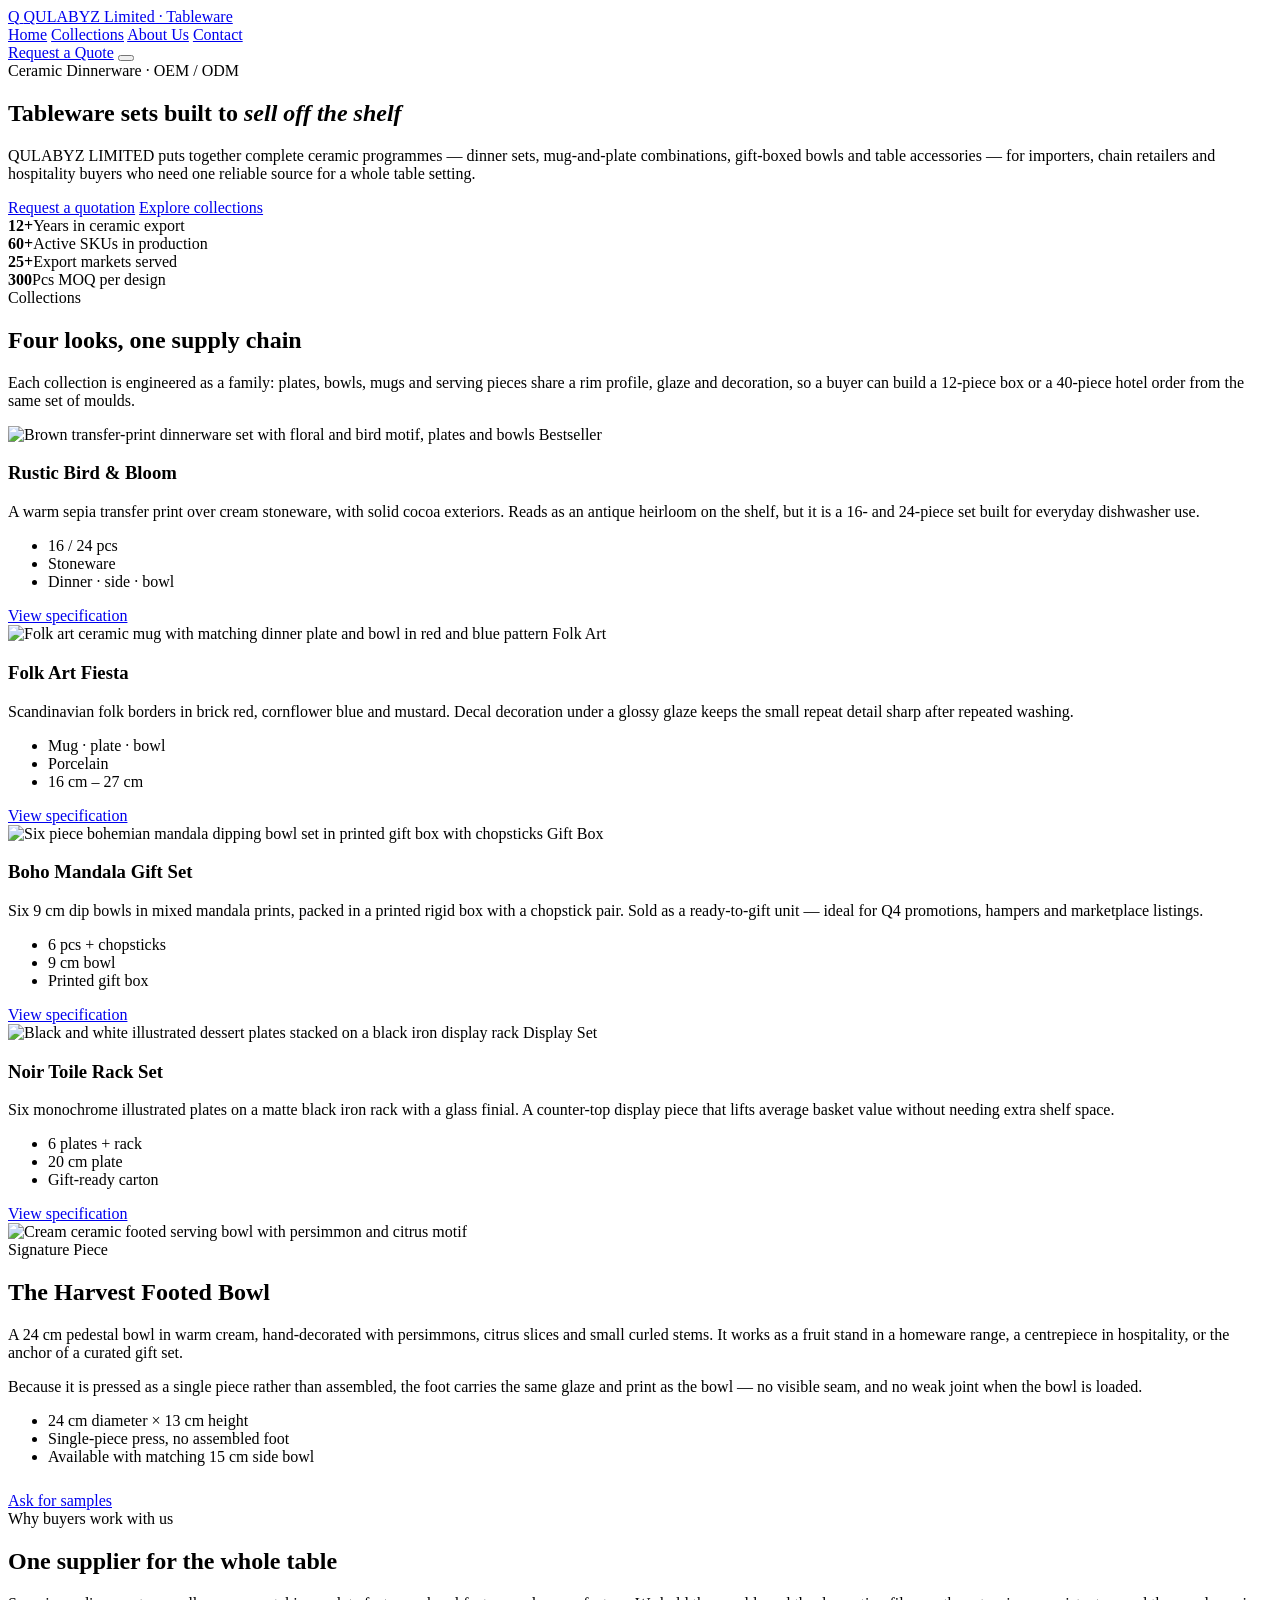
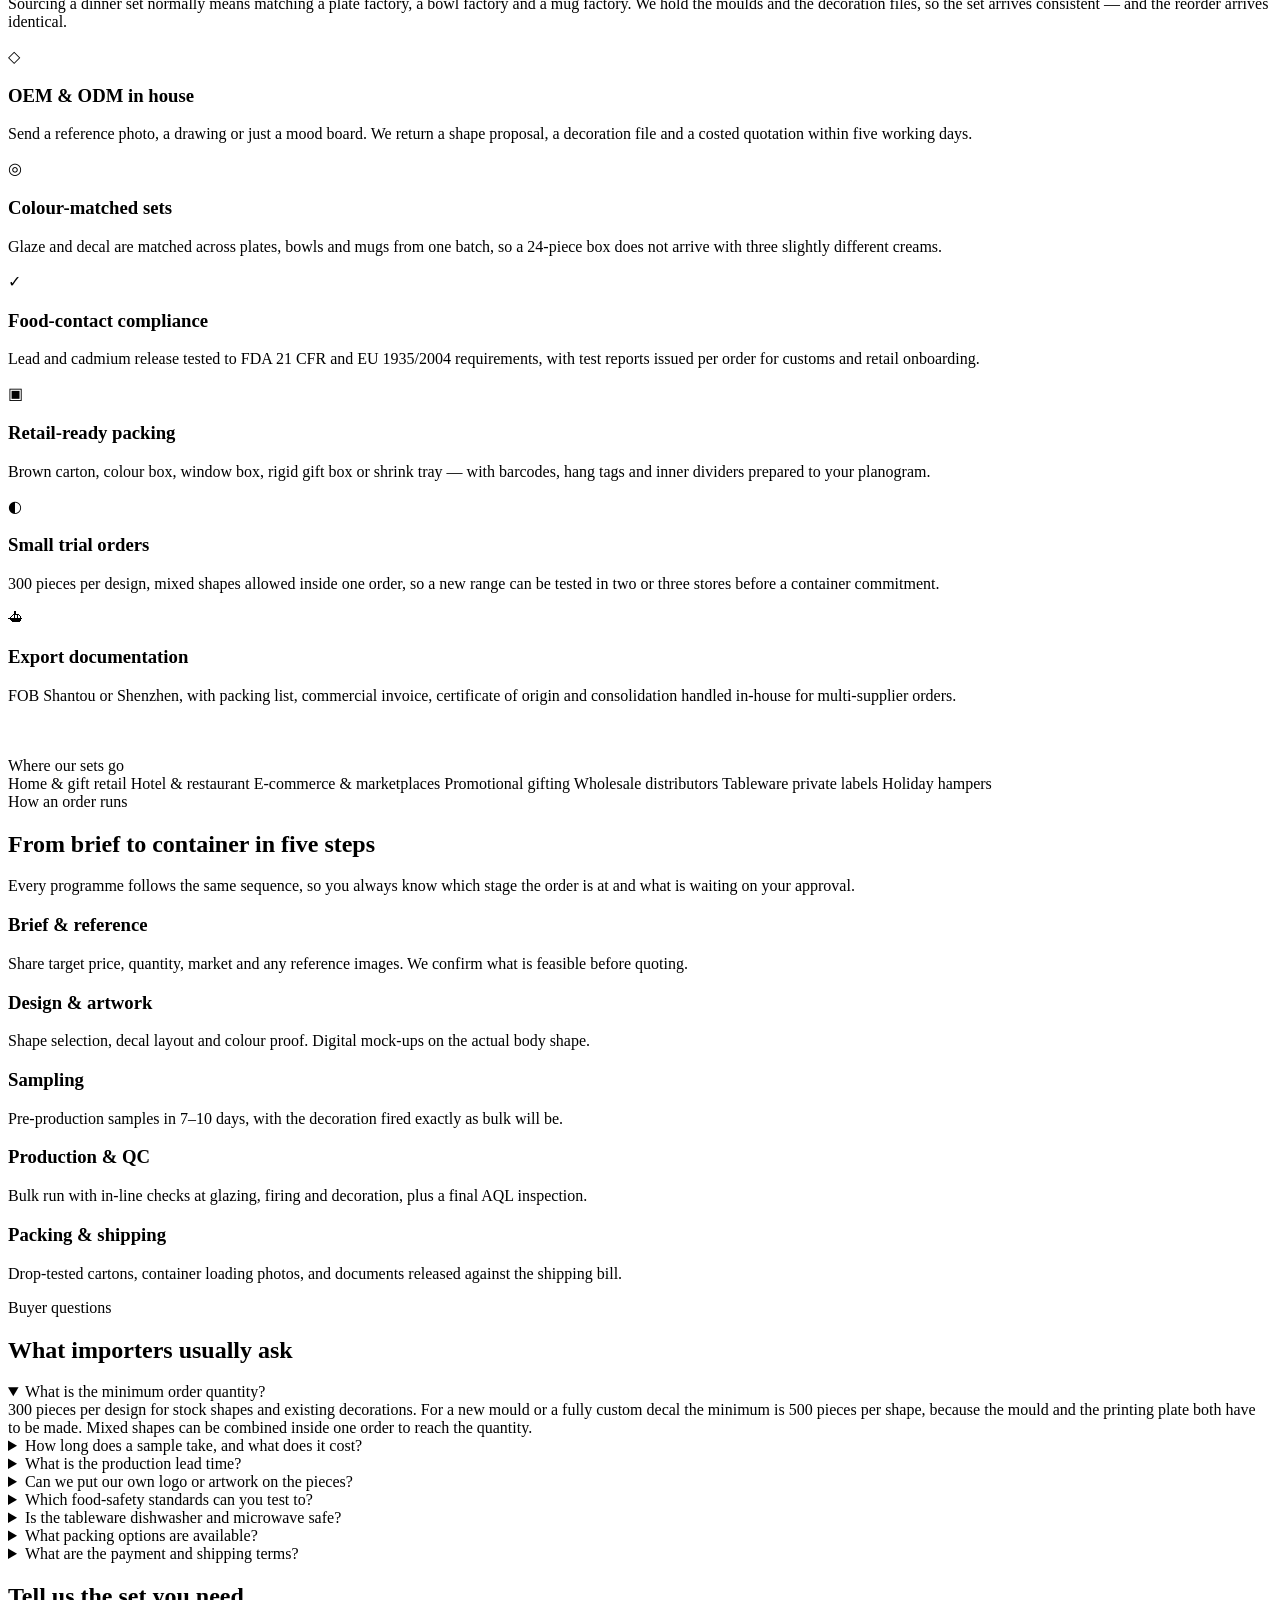
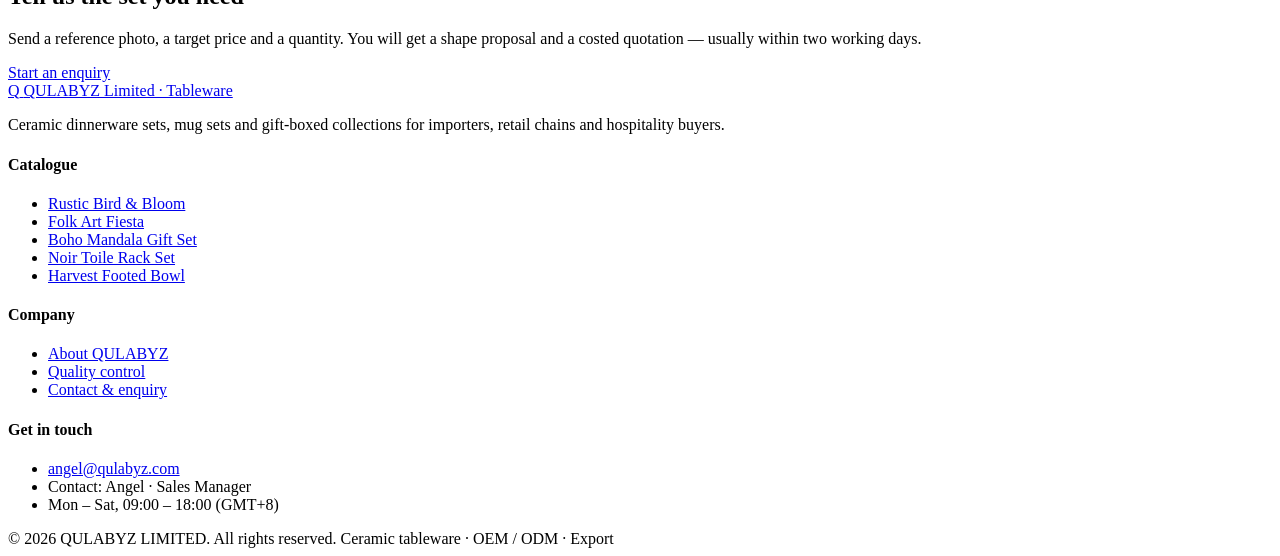
==== index.html @ 359b3a1f "Add index.html" ====
<!DOCTYPE html>
<html lang="en">
<head>
<meta charset="UTF-8">
<meta name="viewport" content="width=device-width, initial-scale=1.0">
<title>QULABYZ LIMITED | Ceramic Dinnerware Sets Manufacturer &amp; Exporter</title>
<meta name="description" content="QULABYZ LIMITED supplies complete ceramic dinnerware sets, mug sets and gift-boxed bowls to importers, chain retailers and hospitality buyers. OEM &amp; ODM, food-safe glaze, retail-ready packing.">
<meta name="keywords" content="ceramic dinnerware set supplier, tableware manufacturer China, OEM dinner set, wholesale ceramic plates bowls, gift box bowl set">
<link rel="canonical" href="https://tcpcookies.github.io/qulabyz-tableware/">
<link rel="icon" href="data:image/svg+xml,%3Csvg xmlns='http://www.w3.org/2000/svg' viewBox='0 0 32 32'%3E%3Crect width='32' height='32' rx='8' fill='%23b4553a'/%3E%3Ctext x='16' y='23' font-family='Georgia,serif' font-size='19' font-weight='bold' fill='%23fff' text-anchor='middle'%3EQ%3C/text%3E%3C/svg%3E">
<link rel="stylesheet" href="css/style.css">
<meta property="og:title" content="QULABYZ LIMITED | Ceramic Dinnerware Sets">
<meta property="og:description" content="Complete ceramic tableware programmes for importers and retail buyers — matched sets, gift-boxed collections and custom decoration.">
<meta property="og:type" content="website">
<meta property="og:image" content="images/bird-bloom-set.jpg">
</head>
<body>

<header class="site-header">
  <div class="container header-inner">
    <a class="brand" href="index.html">
      <span class="brand-mark">Q</span>
      <span class="brand-text">
        <span class="brand-name">QULABYZ</span>
        <span class="brand-sub">Limited · Tableware</span>
      </span>
    </a>
    <nav class="nav" id="nav">
      <a href="index.html" class="active">Home</a>
      <a href="products.html">Collections</a>
      <a href="about.html">About Us</a>
      <a href="contact.html">Contact</a>
    </nav>
    <div class="header-cta">
      <a class="btn btn--primary" href="contact.html">Request a Quote</a>
      <button class="nav-toggle" id="navToggle" aria-label="Toggle navigation" aria-expanded="false"><span></span></button>
    </div>
  </div>
</header>

<section class="hero">
  <div class="hero-bg"></div>
  <div class="container">
    <div class="hero-inner">
      <span class="eyebrow">Ceramic Dinnerware · OEM / ODM</span>
      <h1>Tableware sets built to <em>sell off the shelf</em></h1>
      <p>QULABYZ LIMITED puts together complete ceramic programmes — dinner sets, mug-and-plate combinations, gift-boxed bowls and table accessories — for importers, chain retailers and hospitality buyers who need one reliable source for a whole table setting.</p>
      <div class="btn-row">
        <a class="btn btn--primary" href="contact.html">Request a quotation</a>
        <a class="btn btn--ghost" href="products.html">Explore collections</a>
      </div>
    </div>
    <div class="hero-stats">
      <div><strong>12+</strong><span>Years in ceramic export</span></div>
      <div><strong>60+</strong><span>Active SKUs in production</span></div>
      <div><strong>25+</strong><span>Export markets served</span></div>
      <div><strong>300</strong><span>Pcs MOQ per design</span></div>
    </div>
  </div>
</section>

<section class="section section--white">
  <div class="container">
    <div class="section-head">
      <span class="eyebrow">Collections</span>
      <h2>Four looks, one supply chain</h2>
      <p>Each collection is engineered as a family: plates, bowls, mugs and serving pieces share a rim profile, glaze and decoration, so a buyer can build a 12-piece box or a 40-piece hotel order from the same set of moulds.</p>
    </div>

    <div class="family-grid">
      <article class="family-card reveal">
        <div class="family-media">
          <img src="images/bird-bloom-set.jpg" alt="Brown transfer-print dinnerware set with floral and bird motif, plates and bowls" loading="lazy">
          <span class="family-tag">Bestseller</span>
        </div>
        <div class="family-body">
          <h3>Rustic Bird &amp; Bloom</h3>
          <p>A warm sepia transfer print over cream stoneware, with solid cocoa exteriors. Reads as an antique heirloom on the shelf, but it is a 16- and 24-piece set built for everyday dishwasher use.</p>
          <ul class="family-meta">
            <li>16 / 24 pcs</li>
            <li>Stoneware</li>
            <li>Dinner · side · bowl</li>
          </ul>
          <a class="text-link" href="products.html#bird-bloom">View specification</a>
        </div>
      </article>

      <article class="family-card reveal">
        <div class="family-media">
          <img src="images/folk-mug-set.jpg" alt="Folk art ceramic mug with matching dinner plate and bowl in red and blue pattern" loading="lazy">
          <span class="family-tag">Folk Art</span>
        </div>
        <div class="family-body">
          <h3>Folk Art Fiesta</h3>
          <p>Scandinavian folk borders in brick red, cornflower blue and mustard. Decal decoration under a glossy glaze keeps the small repeat detail sharp after repeated washing.</p>
          <ul class="family-meta">
            <li>Mug · plate · bowl</li>
            <li>Porcelain</li>
            <li>16 cm – 27 cm</li>
          </ul>
          <a class="text-link" href="products.html#folk-art">View specification</a>
        </div>
      </article>

      <article class="family-card reveal">
        <div class="family-media">
          <img src="images/mandala-giftbox.jpg" alt="Six piece bohemian mandala dipping bowl set in printed gift box with chopsticks" loading="lazy">
          <span class="family-tag">Gift Box</span>
        </div>
        <div class="family-body">
          <h3>Boho Mandala Gift Set</h3>
          <p>Six 9 cm dip bowls in mixed mandala prints, packed in a printed rigid box with a chopstick pair. Sold as a ready-to-gift unit — ideal for Q4 promotions, hampers and marketplace listings.</p>
          <ul class="family-meta">
            <li>6 pcs + chopsticks</li>
            <li>9 cm bowl</li>
            <li>Printed gift box</li>
          </ul>
          <a class="text-link" href="products.html#boho-mandala">View specification</a>
        </div>
      </article>

      <article class="family-card reveal">
        <div class="family-media">
          <img src="images/noir-rack-set.jpg" alt="Black and white illustrated dessert plates stacked on a black iron display rack" loading="lazy">
          <span class="family-tag">Display Set</span>
        </div>
        <div class="family-body">
          <h3>Noir Toile Rack Set</h3>
          <p>Six monochrome illustrated plates on a matte black iron rack with a glass finial. A counter-top display piece that lifts average basket value without needing extra shelf space.</p>
          <ul class="family-meta">
            <li>6 plates + rack</li>
            <li>20 cm plate</li>
            <li>Gift-ready carton</li>
          </ul>
          <a class="text-link" href="products.html#noir-toile">View specification</a>
        </div>
      </article>
    </div>
  </div>
</section>

<section class="section section--sand">
  <div class="container">
    <div class="split">
      <div class="split-media reveal">
        <img src="images/footed-bowl.jpg" alt="Cream ceramic footed serving bowl with persimmon and citrus motif" loading="lazy">
      </div>
      <div class="reveal">
        <span class="eyebrow">Signature Piece</span>
        <h2>The Harvest Footed Bowl</h2>
        <p>A 24 cm pedestal bowl in warm cream, hand-decorated with persimmons, citrus slices and small curled stems. It works as a fruit stand in a homeware range, a centrepiece in hospitality, or the anchor of a curated gift set.</p>
        <p>Because it is pressed as a single piece rather than assembled, the foot carries the same glaze and print as the bowl — no visible seam, and no weak joint when the bowl is loaded.</p>
        <ul>
          <li>24 cm diameter × 13 cm height</li>
          <li>Single-piece press, no assembled foot</li>
          <li>Available with matching 15 cm side bowl</li>
        </ul>
        <div class="btn-row" style="margin-top:26px">
          <a class="btn btn--primary" href="contact.html">Ask for samples</a>
        </div>
      </div>
    </div>
  </div>
</section>

<section class="section section--white">
  <div class="container">
    <div class="section-head center">
      <span class="eyebrow">Why buyers work with us</span>
      <h2>One supplier for the whole table</h2>
      <p>Sourcing a dinner set normally means matching a plate factory, a bowl factory and a mug factory. We hold the moulds and the decoration files, so the set arrives consistent — and the reorder arrives identical.</p>
    </div>
    <div class="feature-grid">
      <div class="feature-card reveal">
        <div class="feature-icon">◇</div>
        <h3>OEM &amp; ODM in house</h3>
        <p>Send a reference photo, a drawing or just a mood board. We return a shape proposal, a decoration file and a costed quotation within five working days.</p>
      </div>
      <div class="feature-card reveal">
        <div class="feature-icon">◎</div>
        <h3>Colour-matched sets</h3>
        <p>Glaze and decal are matched across plates, bowls and mugs from one batch, so a 24-piece box does not arrive with three slightly different creams.</p>
      </div>
      <div class="feature-card reveal">
        <div class="feature-icon">✓</div>
        <h3>Food-contact compliance</h3>
        <p>Lead and cadmium release tested to FDA 21 CFR and EU 1935/2004 requirements, with test reports issued per order for customs and retail onboarding.</p>
      </div>
      <div class="feature-card reveal">
        <div class="feature-icon">▣</div>
        <h3>Retail-ready packing</h3>
        <p>Brown carton, colour box, window box, rigid gift box or shrink tray — with barcodes, hang tags and inner dividers prepared to your planogram.</p>
      </div>
      <div class="feature-card reveal">
        <div class="feature-icon">◐</div>
        <h3>Small trial orders</h3>
        <p>300 pieces per design, mixed shapes allowed inside one order, so a new range can be tested in two or three stores before a container commitment.</p>
      </div>
      <div class="feature-card reveal">
        <div class="feature-icon">⛴</div>
        <h3>Export documentation</h3>
        <p>FOB Shantou or Shenzhen, with packing list, commercial invoice, certificate of origin and consolidation handled in-house for multi-supplier orders.</p>
      </div>
    </div>

    <div style="margin-top:52px">
      <span class="eyebrow">Where our sets go</span>
      <div class="chip-row">
        <span class="chip chip--solid">Home &amp; gift retail</span>
        <span class="chip">Hotel &amp; restaurant</span>
        <span class="chip">E-commerce &amp; marketplaces</span>
        <span class="chip">Promotional gifting</span>
        <span class="chip">Wholesale distributors</span>
        <span class="chip">Tableware private labels</span>
        <span class="chip">Holiday hampers</span>
      </div>
    </div>
  </div>
</section>

<section class="section section--sand">
  <div class="container">
    <div class="section-head">
      <span class="eyebrow">How an order runs</span>
      <h2>From brief to container in five steps</h2>
      <p>Every programme follows the same sequence, so you always know which stage the order is at and what is waiting on your approval.</p>
    </div>
    <div class="process">
      <div class="process-step reveal">
        <h3>Brief &amp; reference</h3>
        <p>Share target price, quantity, market and any reference images. We confirm what is feasible before quoting.</p>
      </div>
      <div class="process-step reveal">
        <h3>Design &amp; artwork</h3>
        <p>Shape selection, decal layout and colour proof. Digital mock-ups on the actual body shape.</p>
      </div>
      <div class="process-step reveal">
        <h3>Sampling</h3>
        <p>Pre-production samples in 7–10 days, with the decoration fired exactly as bulk will be.</p>
      </div>
      <div class="process-step reveal">
        <h3>Production &amp; QC</h3>
        <p>Bulk run with in-line checks at glazing, firing and decoration, plus a final AQL inspection.</p>
      </div>
      <div class="process-step reveal">
        <h3>Packing &amp; shipping</h3>
        <p>Drop-tested cartons, container loading photos, and documents released against the shipping bill.</p>
      </div>
    </div>
  </div>
</section>

<section class="section section--white">
  <div class="container">
    <div class="section-head center">
      <span class="eyebrow">Buyer questions</span>
      <h2>What importers usually ask</h2>
    </div>
    <div class="faq">
      <details open>
        <summary>What is the minimum order quantity?</summary>
        <div class="faq-answer">300 pieces per design for stock shapes and existing decorations. For a new mould or a fully custom decal the minimum is 500 pieces per shape, because the mould and the printing plate both have to be made. Mixed shapes can be combined inside one order to reach the quantity.</div>
      </details>
      <details>
        <summary>How long does a sample take, and what does it cost?</summary>
        <div class="faq-answer">Stock-shape samples ship in 7–10 days. Custom decoration samples take 12–15 days because the decal has to be printed and fired. Sample charges are refunded against the bulk order once it is confirmed.</div>
      </details>
      <details>
        <summary>What is the production lead time?</summary>
        <div class="faq-answer">25–35 days after sample approval and deposit for orders under 20,000 pieces. Orders above that, or orders that need a new mould, run 40–50 days. We confirm the date in writing on the proforma invoice rather than leaving it verbal.</div>
      </details>
      <details>
        <summary>Can we put our own logo or artwork on the pieces?</summary>
        <div class="faq-answer">Yes. Options are under-glaze decal, on-glaze decal, pad printing and embossed backstamp. Under-glaze decoration is the most durable and is what we recommend for anything that will be machine washed. We will tell you if an artwork is too fine for the process before you commit.</div>
      </details>
      <details>
        <summary>Which food-safety standards can you test to?</summary>
        <div class="faq-answer">FDA 21 CFR 175.300 for the United States, EU 1935/2004 with 84/500/EEC for Europe, plus LFGB for the German market and California Prop 65 where requested. Testing is done by a third-party laboratory and the report is issued in the buyer's name.</div>
      </details>
      <details>
        <summary>Is the tableware dishwasher and microwave safe?</summary>
        <div class="faq-answer">All stoneware and porcelain bodies in our range are fired above 1,180 °C and are dishwasher safe. Microwave safety depends on the decoration: pieces with metallic or gold detailing are not microwave safe, and we mark this on the carton so retail staff can advise customers correctly.</div>
      </details>
      <details>
        <summary>What packing options are available?</summary>
        <div class="faq-answer">Brown export carton, printed colour box, window box, rigid gift box, shrink-wrapped tray and pallet display. Inner dividers, barcodes, price tickets, multilingual labels and Amazon-ready FBA cartons can all be prepared. Cartons are drop-tested before the run is released.</div>
      </details>
      <details>
        <summary>What are the payment and shipping terms?</summary>
        <div class="faq-answer">30% deposit with the balance against the bill of lading copy, by T/T. We quote FOB Shantou or FOB Shenzhen as standard, and can arrange CIF or DDP through our forwarder if you prefer a delivered price. L/C at sight is accepted for orders above USD 50,000.</div>
      </details>
    </div>
  </div>
</section>

<section class="cta-band">
  <div class="container">
    <div>
      <h2>Tell us the set you need</h2>
      <p>Send a reference photo, a target price and a quantity. You will get a shape proposal and a costed quotation — usually within two working days.</p>
    </div>
    <div class="btn-row">
      <a class="btn btn--light" href="contact.html">Start an enquiry</a>
      <a class="btn btn--ghost" href="products.html" style="border-color:rgba(255,255,255,.5);color:#fff">See the catalogue</a>
    </div>
  </div>
</section>

<footer class="site-footer">
  <div class="container">
    <div class="footer-grid">
      <div>
        <a class="brand" href="index.html">
          <span class="brand-mark">Q</span>
          <span class="brand-text">
            <span class="brand-name">QULABYZ</span>
            <span class="brand-sub">Limited · Tableware</span>
          </span>
        </a>
        <p>Ceramic dinnerware sets, mug sets and gift-boxed collections for importers, retail chains and hospitality buyers.</p>
      </div>
      <div class="footer-col">
        <h4>Catalogue</h4>
        <ul>
          <li><a href="products.html#bird-bloom">Rustic Bird &amp; Bloom</a></li>
          <li><a href="products.html#folk-art">Folk Art Fiesta</a></li>
          <li><a href="products.html#boho-mandala">Boho Mandala Gift Set</a></li>
          <li><a href="products.html#noir-toile">Noir Toile Rack Set</a></li>
          <li><a href="products.html#harvest-bowl">Harvest Footed Bowl</a></li>
        </ul>
      </div>
      <div class="footer-col">
        <h4>Company</h4>
        <ul>
          <li><a href="about.html">About QULABYZ</a></li>
          <li><a href="about.html#quality">Quality control</a></li>
          <li><a href="contact.html">Contact &amp; enquiry</a></li>
        </ul>
      </div>
      <div class="footer-col">
        <h4>Get in touch</h4>
        <ul>
          <li><a href="mailto:angel@qulabyz.com">angel@qulabyz.com</a></li>
          <li>Contact: Angel · Sales Manager</li>
          <li>Mon – Sat, 09:00 – 18:00 (GMT+8)</li>
        </ul>
      </div>
    </div>
    <div class="footer-bottom">
      <span>© <span id="year">2026</span> QULABYZ LIMITED. All rights reserved.</span>
      <span>Ceramic tableware · OEM / ODM · Export</span>
    </div>
  </div>
</footer>

<script src="js/main.js"></script>
</body>
</html>
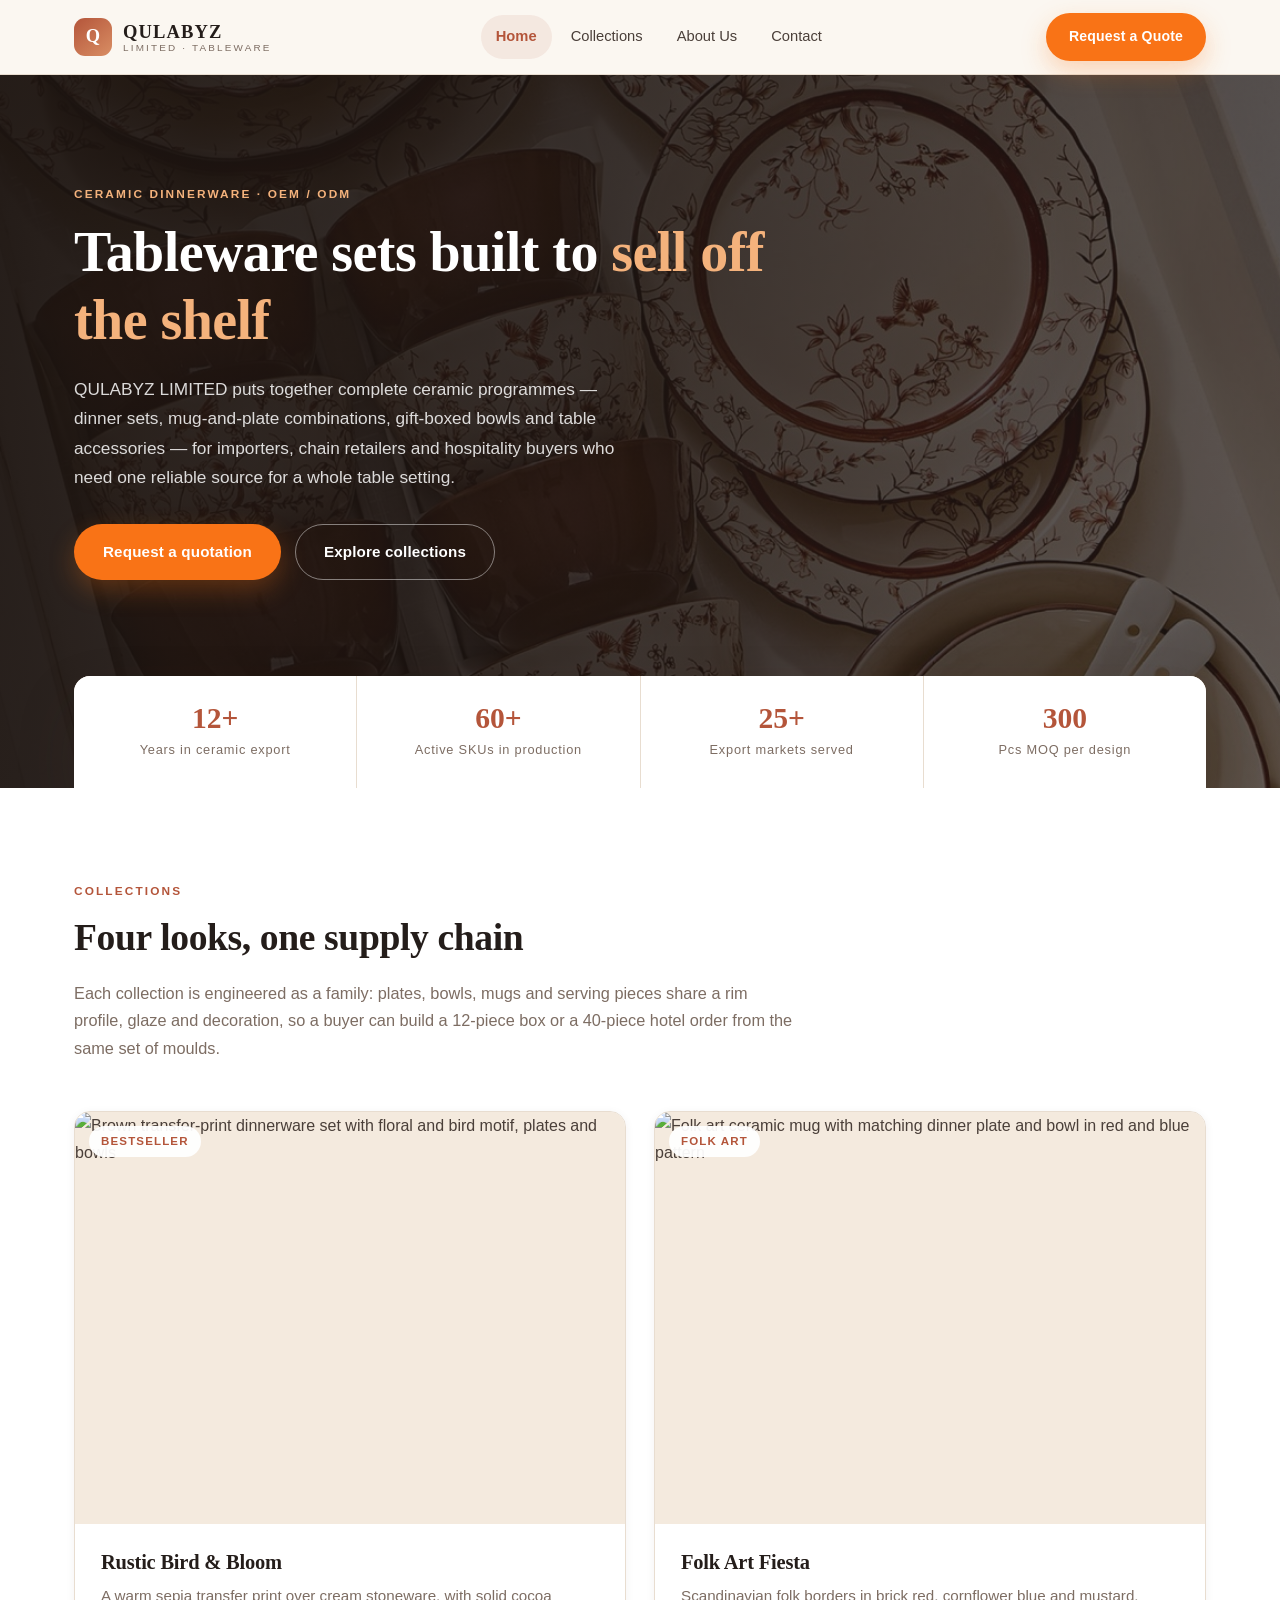
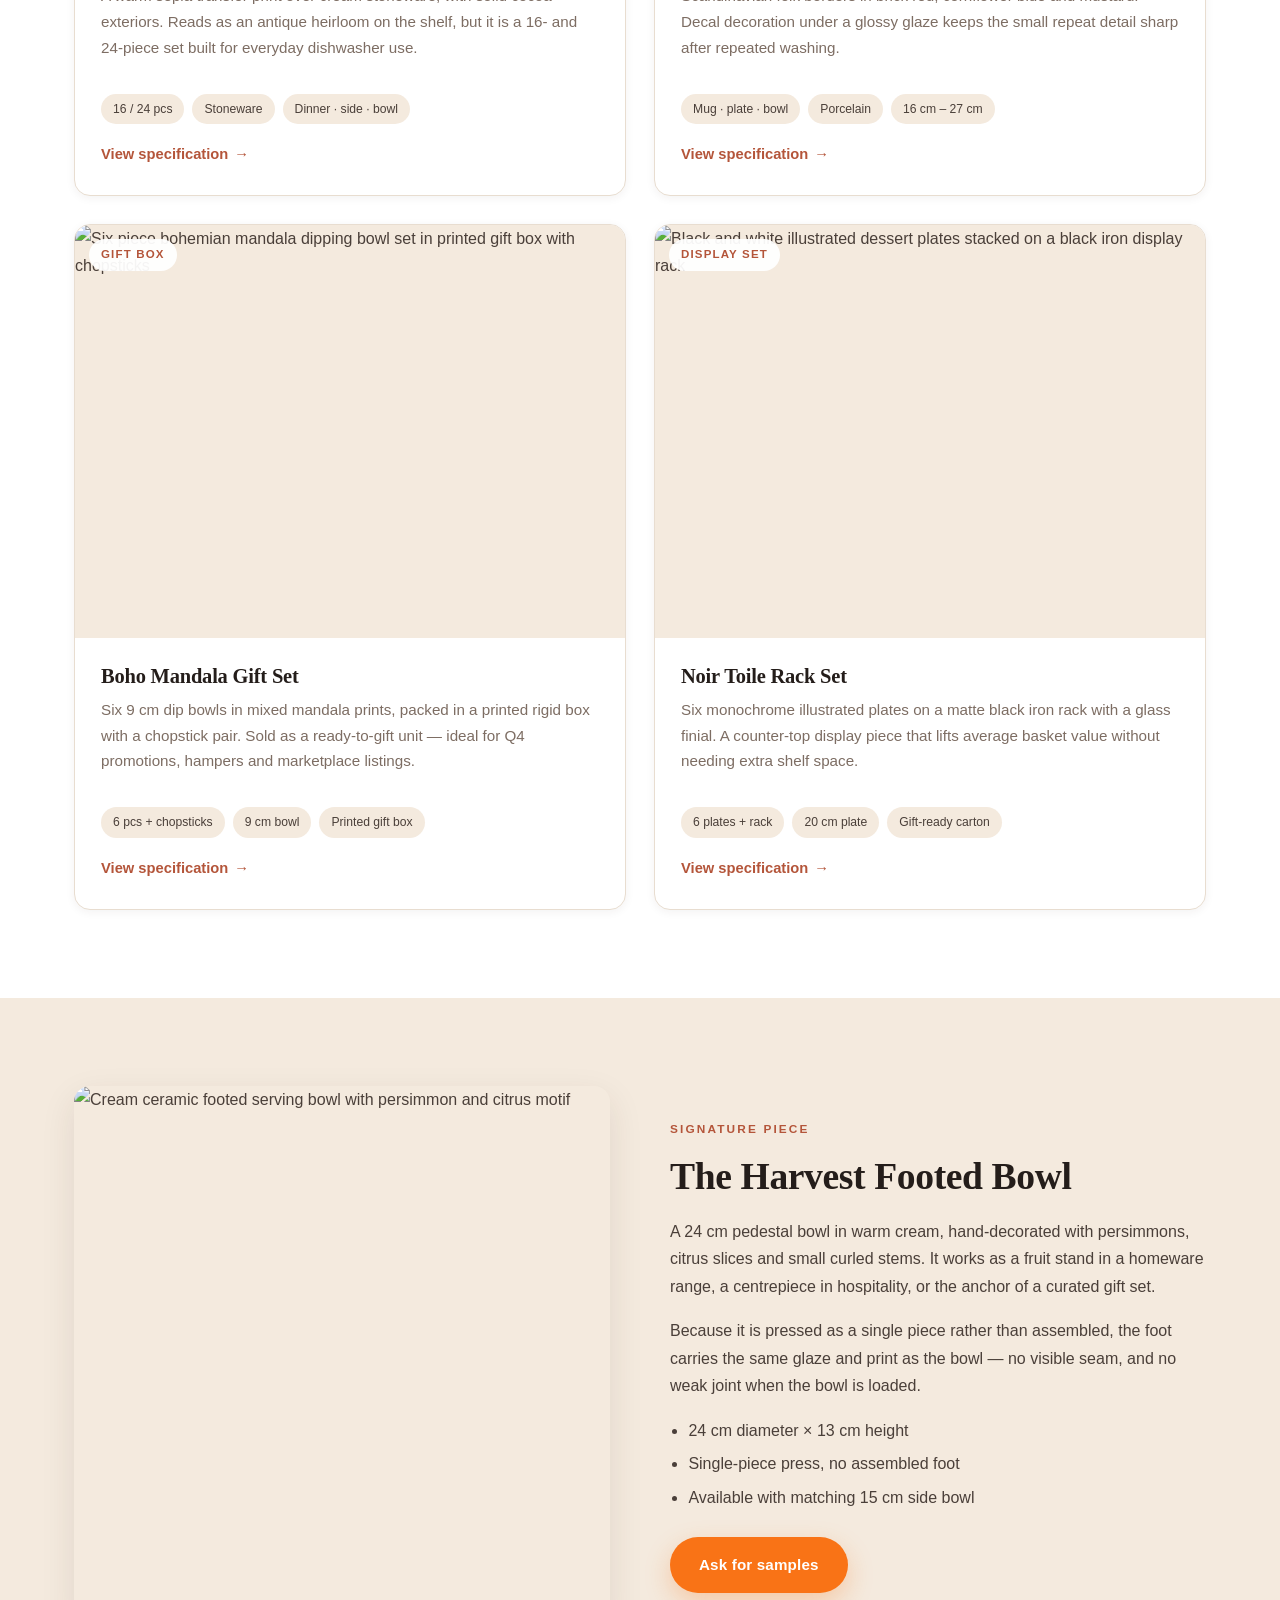
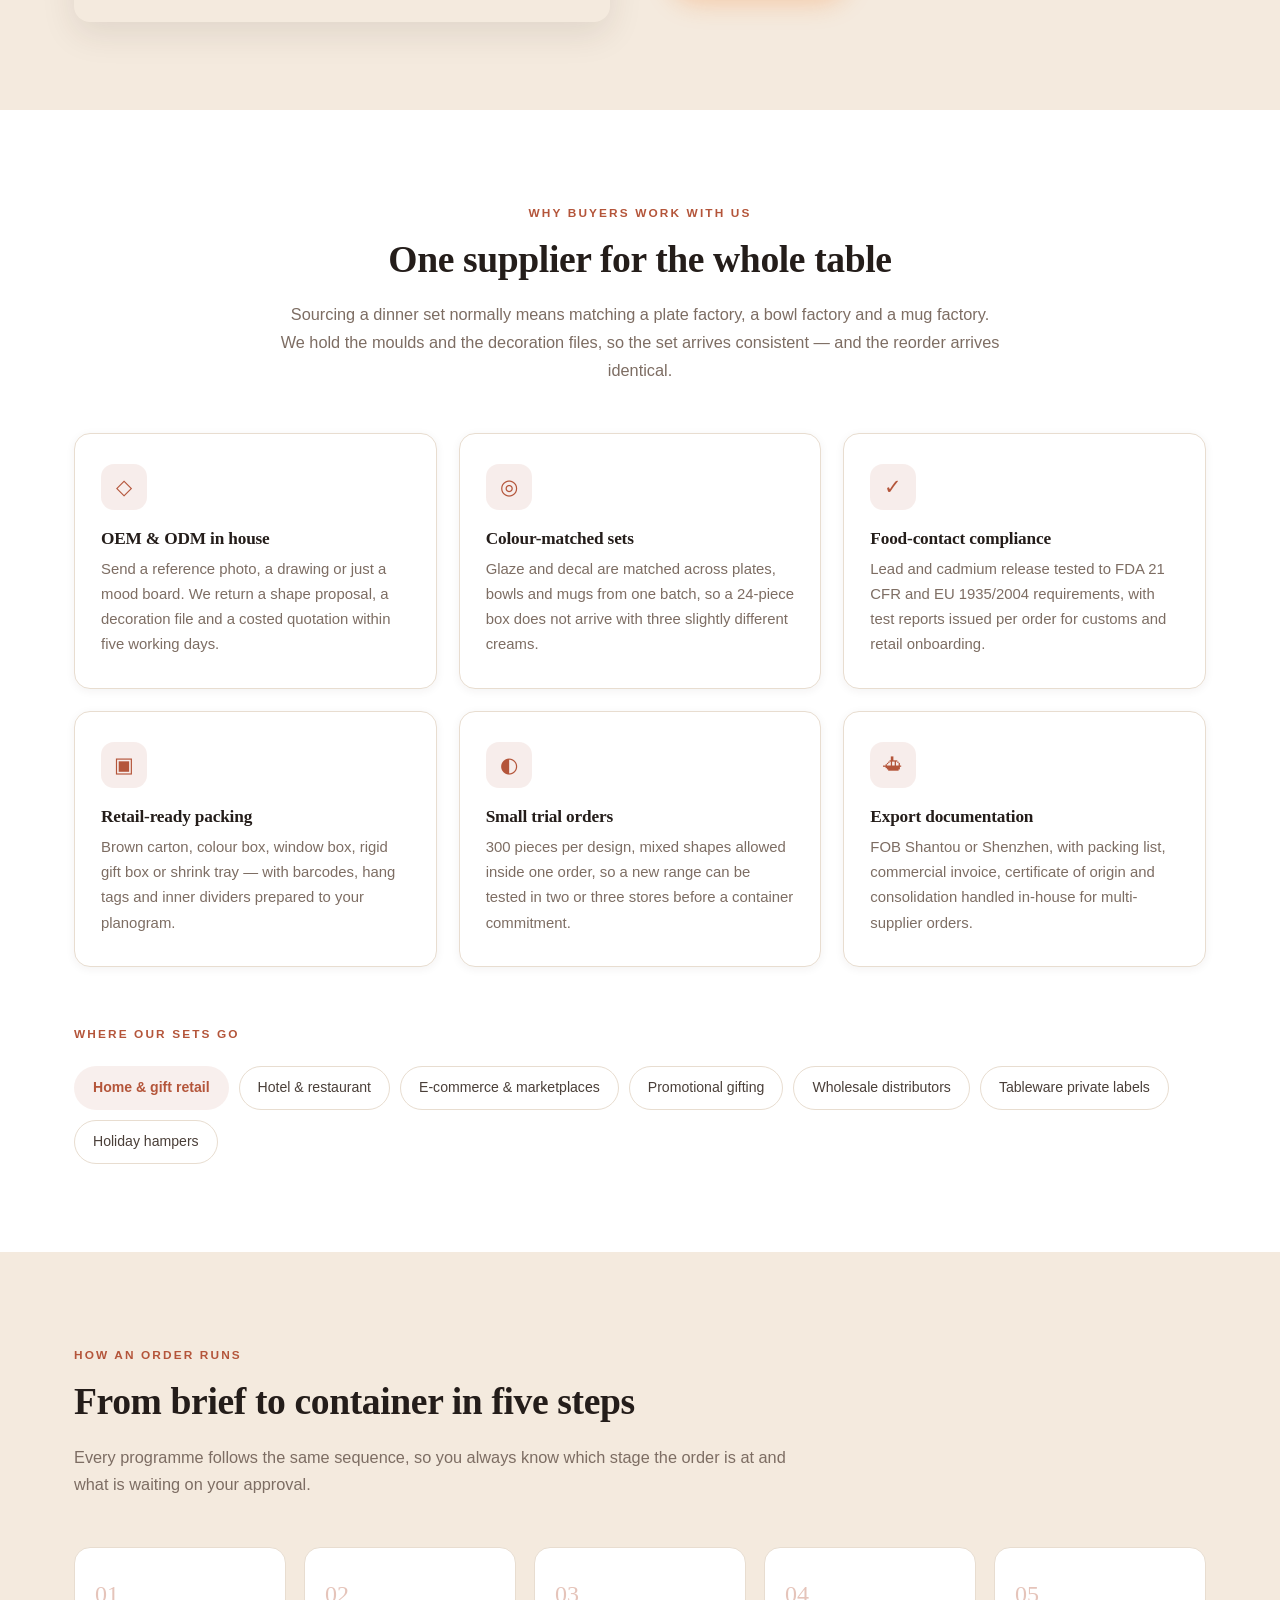
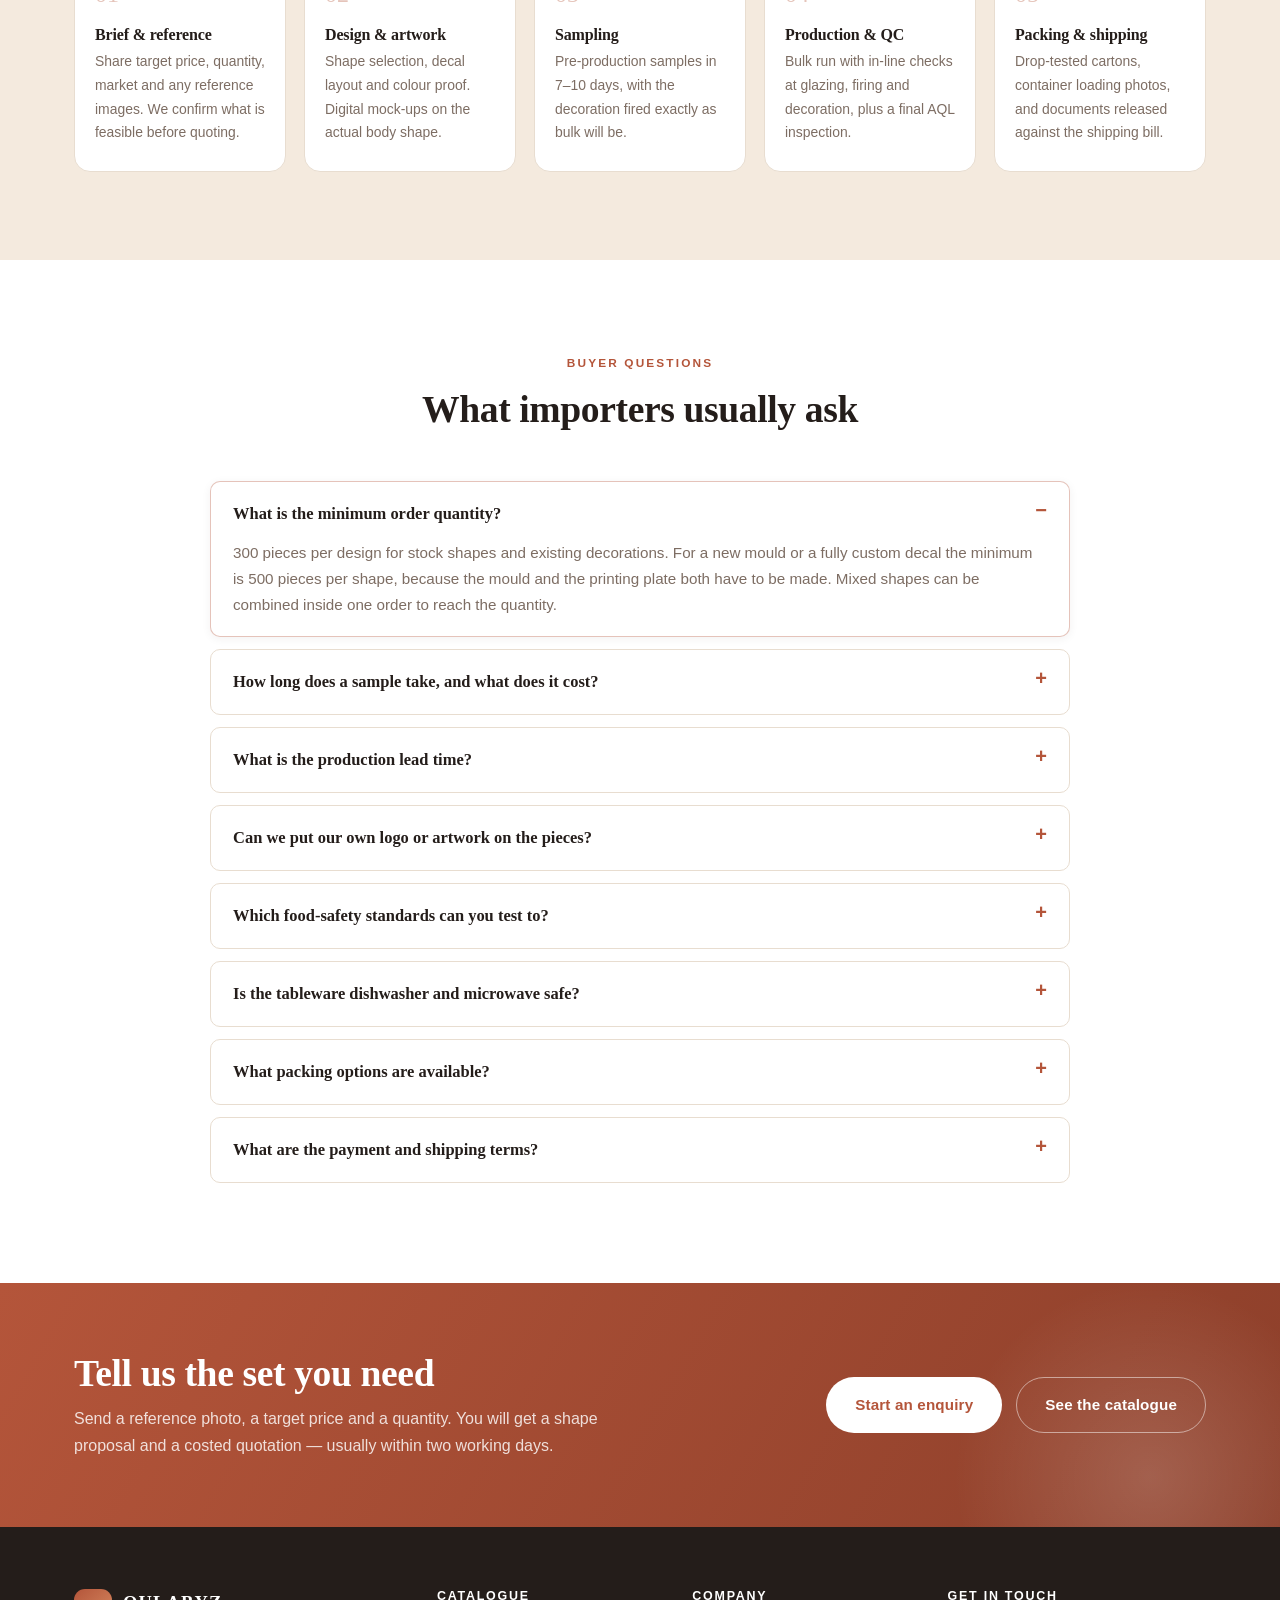
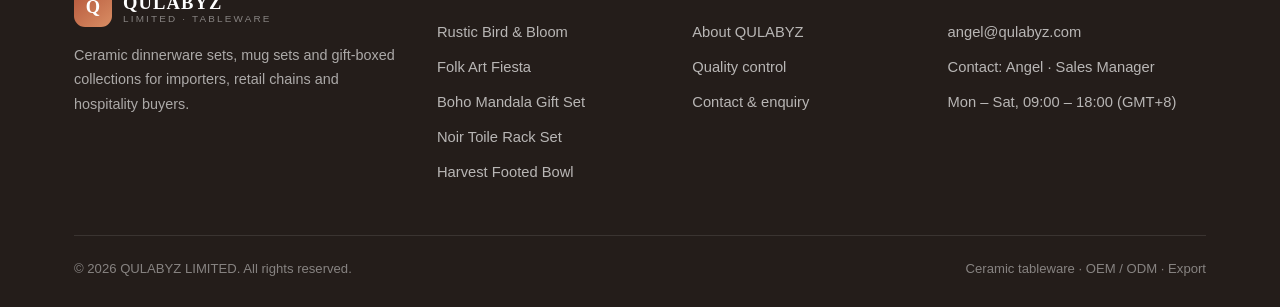
==== commit 6372ccd9: "Add index.html" ====
--- a/index.html
+++ b/index.html
@@ -9,6 +9,7 @@
 <link rel="canonical" href="https://tcpcookies.github.io/qulabyz-tableware/">
 <link rel="icon" href="data:image/svg+xml,%3Csvg xmlns='http://www.w3.org/2000/svg' viewBox='0 0 32 32'%3E%3Crect width='32' height='32' rx='8' fill='%23b4553a'/%3E%3Ctext x='16' y='23' font-family='Georgia,serif' font-size='19' font-weight='bold' fill='%23fff' text-anchor='middle'%3EQ%3C/text%3E%3C/svg%3E">
 <link rel="stylesheet" href="css/style.css">
+<link rel="preload" as="image" href="images/bird-bloom-set.webp" type="image/webp">
 <meta property="og:title" content="QULABYZ LIMITED | Ceramic Dinnerware Sets">
 <meta property="og:description" content="Complete ceramic tableware programmes for importers and retail buyers — matched sets, gift-boxed collections and custom decoration.">
 <meta property="og:type" content="website">
@@ -70,7 +71,7 @@
     <div class="family-grid">
       <article class="family-card reveal">
         <div class="family-media">
-          <img src="images/bird-bloom-set.jpg" alt="Brown transfer-print dinnerware set with floral and bird motif, plates and bowls" loading="lazy">
+          <picture><source srcset="images/bird-bloom-set.webp" type="image/webp"><img src="images/bird-bloom-set.jpg" alt="Brown transfer-print dinnerware set with floral and bird motif, plates and bowls" loading="lazy" width="900" height="900"></picture>
           <span class="family-tag">Bestseller</span>
         </div>
         <div class="family-body">
@@ -87,7 +88,7 @@
 
       <article class="family-card reveal">
         <div class="family-media">
-          <img src="images/folk-mug-set.jpg" alt="Folk art ceramic mug with matching dinner plate and bowl in red and blue pattern" loading="lazy">
+          <picture><source srcset="images/folk-mug-set.webp" type="image/webp"><img src="images/folk-mug-set.jpg" alt="Folk art ceramic mug with matching dinner plate and bowl in red and blue pattern" loading="lazy" width="900" height="900"></picture>
           <span class="family-tag">Folk Art</span>
         </div>
         <div class="family-body">
@@ -104,7 +105,7 @@
 
       <article class="family-card reveal">
         <div class="family-media">
-          <img src="images/mandala-giftbox.jpg" alt="Six piece bohemian mandala dipping bowl set in printed gift box with chopsticks" loading="lazy">
+          <picture><source srcset="images/mandala-giftbox.webp" type="image/webp"><img src="images/mandala-giftbox.jpg" alt="Six piece bohemian mandala dipping bowl set in printed gift box with chopsticks" loading="lazy" width="900" height="900"></picture>
           <span class="family-tag">Gift Box</span>
         </div>
         <div class="family-body">
@@ -121,7 +122,7 @@
 
       <article class="family-card reveal">
         <div class="family-media">
-          <img src="images/noir-rack-set.jpg" alt="Black and white illustrated dessert plates stacked on a black iron display rack" loading="lazy">
+          <picture><source srcset="images/noir-rack-set.webp" type="image/webp"><img src="images/noir-rack-set.jpg" alt="Black and white illustrated dessert plates stacked on a black iron display rack" loading="lazy" width="900" height="900"></picture>
           <span class="family-tag">Display Set</span>
         </div>
         <div class="family-body">
@@ -143,7 +144,7 @@
   <div class="container">
     <div class="split">
       <div class="split-media reveal">
-        <img src="images/footed-bowl.jpg" alt="Cream ceramic footed serving bowl with persimmon and citrus motif" loading="lazy">
+        <picture><source srcset="images/footed-bowl.webp" type="image/webp"><img src="images/footed-bowl.jpg" alt="Cream ceramic footed serving bowl with persimmon and citrus motif" loading="lazy" width="900" height="900"></picture>
       </div>
       <div class="reveal">
         <span class="eyebrow">Signature Piece</span>
--- a/css/style.css
+++ b/css/style.css
@@ -0,0 +1,806 @@
+/* ==========================================================================
+   QULABYZ LIMITED — Ceramic Tableware Sets
+   Global stylesheet
+   ========================================================================== */
+
+:root {
+  --ink: #241d1a;
+  --ink-2: #4a3f39;
+  --muted: #7d6d63;
+  --line: #e8ddd0;
+  --cream: #fbf7f1;
+  --sand: #f4eade;
+  --card: #ffffff;
+  --terracotta: #b4553a;
+  --clay: #d98e64;
+  --orange: #f97316;
+  --orange-dark: #ea6a0c;
+  --radius: 16px;
+  --radius-sm: 10px;
+  --shadow-sm: 0 2px 10px rgba(58, 40, 28, .06);
+  --shadow: 0 12px 34px rgba(58, 40, 28, .10);
+  --shadow-lg: 0 26px 60px rgba(58, 40, 28, .16);
+  --max: 1180px;
+  --font-body: -apple-system, BlinkMacSystemFont, "Segoe UI", "Helvetica Neue", Arial, "PingFang SC", "Hiragino Sans GB", "Microsoft YaHei", sans-serif;
+  --font-display: Georgia, "Times New Roman", "Songti SC", serif;
+}
+
+*, *::before, *::after { box-sizing: border-box; }
+
+html { scroll-behavior: smooth; -webkit-text-size-adjust: 100%; }
+
+body {
+  margin: 0;
+  font-family: var(--font-body);
+  font-size: 16px;
+  line-height: 1.7;
+  color: var(--ink-2);
+  background: var(--cream);
+  -webkit-font-smoothing: antialiased;
+}
+
+img { max-width: 100%; display: block; }
+
+a { color: var(--terracotta); text-decoration: none; }
+a:hover { color: var(--orange-dark); }
+
+h1, h2, h3, h4 {
+  font-family: var(--font-display);
+  color: var(--ink);
+  font-weight: 600;
+  line-height: 1.22;
+  margin: 0 0 .5em;
+  letter-spacing: -.01em;
+}
+
+h1 { font-size: clamp(2.1rem, 4.6vw, 3.5rem); }
+h2 { font-size: clamp(1.6rem, 3vw, 2.35rem); }
+h3 { font-size: 1.28rem; }
+
+p { margin: 0 0 1.1em; }
+p:last-child { margin-bottom: 0; }
+
+ul { margin: 0 0 1.1em; padding-left: 1.15em; }
+li { margin-bottom: .4em; }
+
+.container {
+  width: 100%;
+  max-width: var(--max);
+  margin: 0 auto;
+  padding: 0 24px;
+}
+
+.section { padding: 88px 0; }
+.section--tight { padding: 60px 0; }
+.section--sand { background: var(--sand); }
+.section--white { background: var(--card); }
+
+.eyebrow {
+  display: inline-block;
+  font-family: var(--font-body);
+  font-size: .74rem;
+  font-weight: 700;
+  letter-spacing: .18em;
+  text-transform: uppercase;
+  color: var(--terracotta);
+  margin-bottom: 14px;
+}
+
+.section-head { max-width: 720px; margin-bottom: 48px; }
+.section-head.center { margin-left: auto; margin-right: auto; text-align: center; }
+.section-head p { color: var(--muted); font-size: 1.02rem; }
+
+.lead { font-size: 1.1rem; color: var(--ink-2); }
+
+/* ---------- Buttons ---------- */
+.btn {
+  display: inline-flex;
+  align-items: center;
+  gap: 9px;
+  padding: 14px 28px;
+  border-radius: 999px;
+  font-family: var(--font-body);
+  font-size: .95rem;
+  font-weight: 600;
+  letter-spacing: .01em;
+  border: 1.5px solid transparent;
+  cursor: pointer;
+  transition: transform .18s ease, box-shadow .18s ease, background .18s ease, color .18s ease;
+  white-space: nowrap;
+}
+.btn--primary { background: var(--orange); color: #fff; box-shadow: 0 10px 26px rgba(249, 115, 22, .28); }
+.btn--primary:hover { background: var(--orange-dark); color: #fff; transform: translateY(-2px); box-shadow: 0 16px 34px rgba(249, 115, 22, .34); }
+.btn--ghost { border-color: rgba(36, 29, 26, .22); color: var(--ink); background: transparent; }
+.btn--ghost:hover { border-color: var(--ink); background: rgba(36, 29, 26, .05); color: var(--ink); transform: translateY(-2px); }
+.btn--light { background: #fff; color: var(--terracotta); }
+.btn--light:hover { background: #fff; color: var(--orange-dark); transform: translateY(-2px); }
+
+.btn-row { display: flex; flex-wrap: wrap; gap: 14px; }
+
+/* ---------- Header ---------- */
+.site-header {
+  position: sticky;
+  top: 0;
+  z-index: 90;
+  background: rgba(251, 247, 241, .92);
+  backdrop-filter: saturate(160%) blur(12px);
+  border-bottom: 1px solid var(--line);
+}
+.header-inner {
+  display: flex;
+  align-items: center;
+  justify-content: space-between;
+  height: 74px;
+  gap: 20px;
+}
+.brand { display: flex; align-items: center; gap: 11px; }
+.brand-mark {
+  width: 38px; height: 38px;
+  border-radius: 11px;
+  background: linear-gradient(140deg, var(--terracotta), var(--clay));
+  color: #fff;
+  display: grid; place-items: center;
+  font-family: var(--font-display);
+  font-size: 1.15rem;
+  font-weight: 700;
+  flex: 0 0 auto;
+}
+.brand-text { display: flex; flex-direction: column; line-height: 1.15; }
+.brand-name {
+  font-family: var(--font-display);
+  font-size: 1.16rem;
+  font-weight: 700;
+  letter-spacing: .06em;
+  color: var(--ink);
+}
+.brand-sub {
+  font-size: .62rem;
+  letter-spacing: .22em;
+  text-transform: uppercase;
+  color: var(--muted);
+}
+
+.nav { display: flex; align-items: center; gap: 4px; }
+.nav a {
+  padding: 9px 15px;
+  border-radius: 999px;
+  font-size: .92rem;
+  font-weight: 500;
+  color: var(--ink-2);
+  transition: background .16s ease, color .16s ease;
+}
+.nav a:hover { background: rgba(180, 85, 58, .08); color: var(--terracotta); }
+.nav a.active { color: var(--terracotta); font-weight: 600; background: rgba(180, 85, 58, .09); }
+
+.header-cta { display: flex; align-items: center; gap: 12px; }
+.header-cta .btn { padding: 11px 22px; font-size: .88rem; }
+
+.nav-toggle {
+  display: none;
+  width: 42px; height: 42px;
+  border: 1px solid var(--line);
+  background: #fff;
+  border-radius: 11px;
+  cursor: pointer;
+  padding: 0;
+  align-items: center;
+  justify-content: center;
+}
+.nav-toggle span {
+  display: block;
+  width: 18px; height: 2px;
+  background: var(--ink);
+  position: relative;
+}
+.nav-toggle span::before,
+.nav-toggle span::after {
+  content: "";
+  position: absolute; left: 0;
+  width: 18px; height: 2px;
+  background: var(--ink);
+}
+.nav-toggle span::before { top: -6px; }
+.nav-toggle span::after { top: 6px; }
+
+/* ---------- Hero ---------- */
+.hero {
+  position: relative;
+  overflow: hidden;
+  background: #241d1a;
+}
+.hero-bg {
+  position: absolute; inset: 0;
+  background-image: url("../images/bird-bloom-set.jpg");
+  background-size: cover;
+  background-position: center 42%;
+  opacity: .45;
+  transform: scale(1.04);
+}
+.hero::after {
+  content: "";
+  position: absolute; inset: 0;
+  background: linear-gradient(100deg, rgba(28, 20, 16, .90) 0%, rgba(28, 20, 16, .72) 42%, rgba(28, 20, 16, .28) 100%);
+}
+.hero-inner {
+  position: relative;
+  z-index: 2;
+  padding: 104px 0 96px;
+  max-width: 690px;
+}
+.hero h1 { color: #fff; margin-bottom: 20px; }
+.hero h1 em { font-style: normal; color: #f4b27c; }
+.hero .eyebrow { color: #f4b27c; }
+.hero p { color: rgba(255, 255, 255, .84); font-size: 1.08rem; max-width: 560px; }
+.hero .btn-row { margin-top: 32px; }
+.hero .btn--ghost { border-color: rgba(255, 255, 255, .45); color: #fff; }
+.hero .btn--ghost:hover { background: rgba(255, 255, 255, .12); border-color: #fff; color: #fff; }
+
+.hero-stats {
+  position: relative;
+  z-index: 2;
+  display: grid;
+  grid-template-columns: repeat(4, 1fr);
+  gap: 1px;
+  background: var(--line);
+  border-radius: var(--radius) var(--radius) 0 0;
+  overflow: hidden;
+  box-shadow: var(--shadow-lg);
+}
+.hero-stats div {
+  background: #fff;
+  padding: 26px 20px;
+  text-align: center;
+}
+.hero-stats strong {
+  display: block;
+  font-family: var(--font-display);
+  font-size: 1.85rem;
+  color: var(--terracotta);
+  line-height: 1.1;
+}
+.hero-stats span {
+  font-size: .8rem;
+  letter-spacing: .06em;
+  color: var(--muted);
+}
+
+/* ---------- Page hero (inner pages) ---------- */
+.page-hero {
+  position: relative;
+  background: linear-gradient(150deg, #f7ece1, #fbf7f1 60%);
+  border-bottom: 1px solid var(--line);
+  overflow: hidden;
+}
+.page-hero::before {
+  content: "";
+  position: absolute;
+  right: -140px; top: -120px;
+  width: 460px; height: 460px;
+  border-radius: 50%;
+  background: radial-gradient(circle, rgba(217, 142, 100, .22), transparent 68%);
+}
+.page-hero .container { position: relative; z-index: 1; padding-top: 74px; padding-bottom: 74px; }
+.page-hero p { max-width: 620px; color: var(--muted); font-size: 1.05rem; }
+.breadcrumb {
+  font-size: .8rem;
+  letter-spacing: .08em;
+  color: var(--muted);
+  margin-bottom: 16px;
+  text-transform: uppercase;
+}
+.breadcrumb a { color: var(--muted); }
+.breadcrumb a:hover { color: var(--terracotta); }
+
+/* ---------- Product family grid ---------- */
+.family-grid {
+  display: grid;
+  grid-template-columns: repeat(2, 1fr);
+  gap: 28px;
+}
+.family-card {
+  background: #fff;
+  border: 1px solid var(--line);
+  border-radius: var(--radius);
+  overflow: hidden;
+  box-shadow: var(--shadow-sm);
+  transition: transform .22s ease, box-shadow .22s ease;
+  display: flex;
+  flex-direction: column;
+}
+.family-card:hover { transform: translateY(-5px); box-shadow: var(--shadow); }
+.family-media {
+  position: relative;
+  aspect-ratio: 4 / 3;
+  overflow: hidden;
+  background: var(--sand);
+}
+.family-media img { width: 100%; height: 100%; object-fit: cover; transition: transform .6s ease; }
+.family-card:hover .family-media img { transform: scale(1.05); }
+.family-tag {
+  position: absolute;
+  top: 14px; left: 14px;
+  background: rgba(255, 255, 255, .94);
+  color: var(--terracotta);
+  font-size: .72rem;
+  font-weight: 700;
+  letter-spacing: .1em;
+  text-transform: uppercase;
+  padding: 6px 12px;
+  border-radius: 999px;
+}
+.family-body { padding: 26px 26px 28px; flex: 1; display: flex; flex-direction: column; }
+.family-body h3 { margin-bottom: 8px; }
+.family-body p { color: var(--muted); font-size: .95rem; flex: 1; }
+.family-meta {
+  display: flex;
+  flex-wrap: wrap;
+  gap: 8px;
+  margin: 16px 0 18px;
+  padding: 0;
+  list-style: none;
+}
+.family-meta li {
+  margin: 0;
+  font-size: .76rem;
+  color: var(--ink-2);
+  background: var(--sand);
+  border-radius: 999px;
+  padding: 5px 12px;
+}
+.text-link {
+  font-weight: 600;
+  font-size: .92rem;
+  display: inline-flex;
+  align-items: center;
+  gap: 6px;
+}
+.text-link::after { content: "→"; transition: transform .18s ease; }
+.text-link:hover::after { transform: translateX(4px); }
+
+/* ---------- Feature cards ---------- */
+.feature-grid {
+  display: grid;
+  grid-template-columns: repeat(3, 1fr);
+  gap: 22px;
+}
+.feature-card {
+  background: #fff;
+  border: 1px solid var(--line);
+  border-radius: var(--radius);
+  padding: 30px 26px;
+  box-shadow: var(--shadow-sm);
+  transition: transform .2s ease, box-shadow .2s ease, border-color .2s ease;
+}
+.feature-card:hover { transform: translateY(-4px); box-shadow: var(--shadow); border-color: rgba(180, 85, 58, .28); }
+.feature-icon {
+  width: 46px; height: 46px;
+  border-radius: 13px;
+  background: rgba(180, 85, 58, .10);
+  color: var(--terracotta);
+  display: grid; place-items: center;
+  font-size: 1.3rem;
+  margin-bottom: 18px;
+}
+.feature-card h3 { font-size: 1.08rem; margin-bottom: 8px; }
+.feature-card p { color: var(--muted); font-size: .93rem; margin: 0; }
+
+/* ---------- Chips ---------- */
+.chip-row { display: flex; flex-wrap: wrap; gap: 10px; margin-top: 8px; }
+.chip {
+  background: #fff;
+  border: 1px solid var(--line);
+  border-radius: 999px;
+  padding: 9px 18px;
+  font-size: .88rem;
+  color: var(--ink-2);
+}
+.chip--solid { background: rgba(180, 85, 58, .09); border-color: transparent; color: var(--terracotta); font-weight: 600; }
+
+/* ---------- Process steps ---------- */
+.process {
+  display: grid;
+  grid-template-columns: repeat(5, 1fr);
+  gap: 18px;
+  counter-reset: step;
+}
+.process-step {
+  counter-increment: step;
+  background: #fff;
+  border: 1px solid var(--line);
+  border-radius: var(--radius);
+  padding: 26px 20px;
+  position: relative;
+}
+.process-step::before {
+  content: "0" counter(step);
+  font-family: var(--font-display);
+  font-size: 1.5rem;
+  color: rgba(180, 85, 58, .35);
+  display: block;
+  margin-bottom: 10px;
+}
+.process-step h3 { font-size: 1rem; margin-bottom: 6px; }
+.process-step p { font-size: .87rem; color: var(--muted); margin: 0; }
+
+/* ---------- FAQ ---------- */
+.faq { max-width: 860px; margin: 0 auto; }
+.faq details {
+  background: #fff;
+  border: 1px solid var(--line);
+  border-radius: var(--radius-sm);
+  padding: 18px 22px;
+  margin-bottom: 12px;
+  transition: border-color .18s ease, box-shadow .18s ease;
+}
+.faq details[open] { border-color: rgba(180, 85, 58, .35); box-shadow: var(--shadow-sm); }
+.faq summary {
+  cursor: pointer;
+  font-weight: 600;
+  font-family: var(--font-display);
+  font-size: 1.03rem;
+  color: var(--ink);
+  list-style: none;
+  display: flex;
+  justify-content: space-between;
+  gap: 16px;
+  align-items: flex-start;
+}
+.faq summary::-webkit-details-marker { display: none; }
+.faq summary::after {
+  content: "+";
+  font-family: var(--font-body);
+  font-size: 1.25rem;
+  line-height: 1;
+  color: var(--terracotta);
+  flex: 0 0 auto;
+}
+.faq details[open] summary::after { content: "−"; }
+.faq .faq-answer { margin-top: 12px; color: var(--muted); font-size: .95rem; }
+
+/* ---------- CTA band ---------- */
+.cta-band {
+  position: relative;
+  background: linear-gradient(120deg, #b4553a, #8d3f2a);
+  color: #fff;
+  overflow: hidden;
+}
+.cta-band::after {
+  content: "";
+  position: absolute;
+  right: -80px; bottom: -160px;
+  width: 420px; height: 420px;
+  border-radius: 50%;
+  background: radial-gradient(circle, rgba(255, 255, 255, .16), transparent 66%);
+}
+.cta-band .container {
+  position: relative; z-index: 1;
+  padding: 68px 24px;
+  display: flex;
+  align-items: center;
+  justify-content: space-between;
+  gap: 34px;
+  flex-wrap: wrap;
+}
+.cta-band h2 { color: #fff; margin-bottom: 8px; }
+.cta-band p { color: rgba(255, 255, 255, .82); margin: 0; max-width: 560px; }
+
+/* ---------- Products page ---------- */
+.model {
+  display: grid;
+  grid-template-columns: 1fr 1fr;
+  gap: 56px;
+  align-items: start;
+  padding: 64px 0;
+  border-bottom: 1px solid var(--line);
+}
+.model > *,
+.split > * { min-width: 0; }
+.model-media { position: sticky; top: 100px; }
+[id] { scroll-margin-top: 96px; }
+.model:last-of-type { border-bottom: 0; }
+.model:nth-child(even) .model-media { order: 2; }
+.model-media {
+  border-radius: var(--radius);
+  overflow: hidden;
+  box-shadow: var(--shadow);
+  background: var(--sand);
+  aspect-ratio: 1 / 1;
+}
+.model-media img { width: 100%; height: 100%; object-fit: cover; }
+.model-code {
+  display: inline-block;
+  font-size: .74rem;
+  font-weight: 700;
+  letter-spacing: .14em;
+  text-transform: uppercase;
+  color: var(--terracotta);
+  background: rgba(180, 85, 58, .10);
+  border-radius: 999px;
+  padding: 6px 14px;
+  margin-bottom: 14px;
+}
+.model h2 { font-size: clamp(1.5rem, 2.4vw, 2rem); }
+.model-desc { color: var(--muted); margin-bottom: 20px; }
+
+.spec-table {
+  width: 100%;
+  border-collapse: collapse;
+  font-size: .91rem;
+  margin: 4px 0 22px;
+  background: #fff;
+  border: 1px solid var(--line);
+  border-radius: var(--radius-sm);
+  overflow: hidden;
+}
+.spec-table th,
+.spec-table td {
+  text-align: left;
+  padding: 11px 14px;
+  border-bottom: 1px solid var(--line);
+  vertical-align: top;
+}
+.spec-table tr:last-child th,
+.spec-table tr:last-child td { border-bottom: 0; }
+.spec-table th {
+  width: 38%;
+  font-weight: 600;
+  color: var(--ink);
+  background: var(--cream);
+}
+.spec-table td { color: var(--ink-2); }
+
+.accessory-grid {
+  display: grid;
+  grid-template-columns: repeat(4, 1fr);
+  gap: 20px;
+}
+.accessory {
+  background: #fff;
+  border: 1px solid var(--line);
+  border-radius: var(--radius-sm);
+  padding: 22px;
+  box-shadow: var(--shadow-sm);
+}
+.accessory h3 { font-size: 1rem; margin-bottom: 6px; }
+.accessory p { font-size: .87rem; color: var(--muted); margin: 0; }
+
+/* ---------- About page ---------- */
+.split {
+  display: grid;
+  grid-template-columns: 1fr 1fr;
+  gap: 60px;
+  align-items: center;
+}
+.split-media {
+  border-radius: var(--radius);
+  overflow: hidden;
+  box-shadow: var(--shadow);
+  aspect-ratio: 1 / 1;
+}
+.split-media img { width: 100%; height: 100%; object-fit: cover; }
+
+.stat-grid {
+  display: grid;
+  grid-template-columns: repeat(4, 1fr);
+  gap: 20px;
+  margin-top: 44px;
+}
+.stat {
+  background: #fff;
+  border: 1px solid var(--line);
+  border-radius: var(--radius);
+  padding: 26px 22px;
+  text-align: center;
+}
+.stat strong {
+  display: block;
+  font-family: var(--font-display);
+  font-size: 2rem;
+  color: var(--terracotta);
+  line-height: 1.1;
+}
+.stat span { font-size: .82rem; color: var(--muted); }
+
+.capability-grid {
+  display: grid;
+  grid-template-columns: repeat(2, 1fr);
+  gap: 24px;
+}
+.capability {
+  background: #fff;
+  border: 1px solid var(--line);
+  border-radius: var(--radius);
+  padding: 30px;
+}
+.capability h3 { display: flex; align-items: center; gap: 10px; font-size: 1.1rem; }
+.capability h3 span {
+  width: 30px; height: 30px;
+  border-radius: 9px;
+  background: rgba(180, 85, 58, .10);
+  color: var(--terracotta);
+  display: grid; place-items: center;
+  font-size: .9rem;
+  flex: 0 0 auto;
+}
+.capability ul { margin: 12px 0 0; padding-left: 18px; font-size: .93rem; color: var(--muted); }
+
+.qc-grid {
+  display: grid;
+  grid-template-columns: repeat(3, 1fr);
+  gap: 22px;
+}
+.qc-card {
+  background: #fff;
+  border-left: 3px solid var(--terracotta);
+  border-radius: var(--radius-sm);
+  padding: 26px;
+  box-shadow: var(--shadow-sm);
+}
+.qc-card h3 { font-size: 1.02rem; margin-bottom: 8px; }
+.qc-card p { font-size: .9rem; color: var(--muted); margin: 0; }
+
+/* ---------- Contact page ---------- */
+.contact-layout {
+  display: grid;
+  grid-template-columns: .85fr 1.15fr;
+  gap: 44px;
+  align-items: start;
+}
+.contact-card {
+  background: #fff;
+  border: 1px solid var(--line);
+  border-radius: var(--radius);
+  padding: 32px;
+  box-shadow: var(--shadow-sm);
+}
+.contact-list { list-style: none; margin: 0; padding: 0; }
+.contact-list li {
+  display: flex;
+  gap: 14px;
+  padding: 16px 0;
+  border-bottom: 1px dashed var(--line);
+  margin: 0;
+}
+.contact-list li:last-child { border-bottom: 0; padding-bottom: 0; }
+.contact-list .ci {
+  width: 38px; height: 38px;
+  border-radius: 11px;
+  background: rgba(180, 85, 58, .10);
+  color: var(--terracotta);
+  display: grid; place-items: center;
+  font-size: 1rem;
+  flex: 0 0 auto;
+}
+.contact-list b { display: block; font-size: .78rem; letter-spacing: .1em; text-transform: uppercase; color: var(--muted); font-weight: 600; }
+.contact-list span { font-size: .98rem; color: var(--ink); }
+
+.form-grid { display: grid; grid-template-columns: 1fr 1fr; gap: 16px; }
+.field { display: flex; flex-direction: column; gap: 7px; }
+.field.full { grid-column: 1 / -1; }
+.field label { font-size: .82rem; font-weight: 600; color: var(--ink); letter-spacing: .02em; }
+.field input,
+.field select,
+.field textarea {
+  font-family: var(--font-body);
+  font-size: .95rem;
+  color: var(--ink);
+  background-color: var(--cream);
+  border: 1px solid var(--line);
+  border-radius: var(--radius-sm);
+  padding: 12px 14px;
+  width: 100%;
+  transition: border-color .16s ease, box-shadow .16s ease, background-color .16s ease;
+}
+.field select {
+  appearance: none;
+  -webkit-appearance: none;
+  background-image: url("data:image/svg+xml,%3Csvg xmlns='http://www.w3.org/2000/svg' width='12' height='8' viewBox='0 0 12 8'%3E%3Cpath d='M1 1l5 5 5-5' fill='none' stroke='%237d6d63' stroke-width='1.8' stroke-linecap='round'/%3E%3C/svg%3E");
+  background-repeat: no-repeat;
+  background-position: right 14px center;
+  padding-right: 38px;
+  cursor: pointer;
+}
+.field textarea { min-height: 118px; resize: vertical; }
+.field input:focus,
+.field select:focus,
+.field textarea:focus {
+  outline: none;
+  background-color: #fff;
+  border-color: var(--terracotta);
+  box-shadow: 0 0 0 3px rgba(180, 85, 58, .12);
+}
+.form-note { font-size: .8rem; color: var(--muted); margin-top: 14px; }
+
+/* ---------- Footer ---------- */
+.site-footer {
+  background: #241d1a;
+  color: rgba(255, 255, 255, .68);
+  padding: 62px 0 26px;
+  font-size: .92rem;
+}
+.footer-grid {
+  display: grid;
+  grid-template-columns: 1.5fr 1fr 1fr 1.2fr;
+  gap: 40px;
+  padding-bottom: 40px;
+  border-bottom: 1px solid rgba(255, 255, 255, .10);
+}
+.site-footer .brand-name { color: #fff; }
+.site-footer .brand-sub { color: rgba(255, 255, 255, .45); }
+.site-footer p { color: rgba(255, 255, 255, .62); margin-top: 16px; font-size: .9rem; }
+.footer-col h4 {
+  color: #fff;
+  font-family: var(--font-body);
+  font-size: .78rem;
+  letter-spacing: .14em;
+  text-transform: uppercase;
+  margin-bottom: 16px;
+}
+.footer-col ul { list-style: none; padding: 0; margin: 0; }
+.footer-col li { margin-bottom: 10px; }
+.footer-col a { color: rgba(255, 255, 255, .68); }
+.footer-col a:hover { color: #f4b27c; }
+.footer-bottom {
+  display: flex;
+  justify-content: space-between;
+  flex-wrap: wrap;
+  gap: 12px;
+  padding-top: 22px;
+  font-size: .82rem;
+  color: rgba(255, 255, 255, .45);
+}
+
+/* ---------- Reveal animation ---------- */
+.reveal { opacity: 0; transform: translateY(18px); transition: opacity .6s ease, transform .6s ease; }
+.reveal.in { opacity: 1; transform: none; }
+
+/* ---------- Responsive ---------- */
+@media (max-width: 1024px) {
+  .process { grid-template-columns: repeat(2, 1fr); }
+  .accessory-grid { grid-template-columns: repeat(2, 1fr); }
+  .footer-grid { grid-template-columns: 1fr 1fr; gap: 32px; }
+  .stat-grid { grid-template-columns: repeat(2, 1fr); }
+  .model { gap: 36px; }
+}
+
+@media (max-width: 860px) {
+  .section { padding: 64px 0; }
+  .family-grid,
+  .feature-grid,
+  .split,
+  .contact-layout,
+  .capability-grid,
+  .qc-grid,
+  .model { grid-template-columns: 1fr; }
+  .model:nth-child(even) .model-media { order: 0; }
+  .model-media { position: static; }
+  .hero-stats { grid-template-columns: repeat(2, 1fr); }
+  .hero-inner { padding: 72px 0 64px; }
+  .nav {
+    position: absolute;
+    top: 74px; left: 0; right: 0;
+    flex-direction: column;
+    align-items: stretch;
+    gap: 0;
+    background: #fff;
+    border-bottom: 1px solid var(--line);
+    box-shadow: var(--shadow);
+    padding: 10px 16px 16px;
+    display: none;
+  }
+  .nav.open { display: flex; }
+  .nav a { padding: 13px 14px; border-radius: var(--radius-sm); }
+  .nav-toggle { display: inline-flex; }
+  .header-cta .btn { display: none; }
+  .page-hero .container { padding-top: 54px; padding-bottom: 54px; }
+}
+
+@media (max-width: 560px) {
+  .process { grid-template-columns: 1fr; }
+  .accessory-grid { grid-template-columns: 1fr; }
+  .footer-grid { grid-template-columns: 1fr; }
+  .form-grid { grid-template-columns: 1fr; }
+  .cta-band .container { padding: 50px 24px; }
+  .hero-stats div { padding: 20px 14px; }
+  .brand-sub { display: none; }
+}
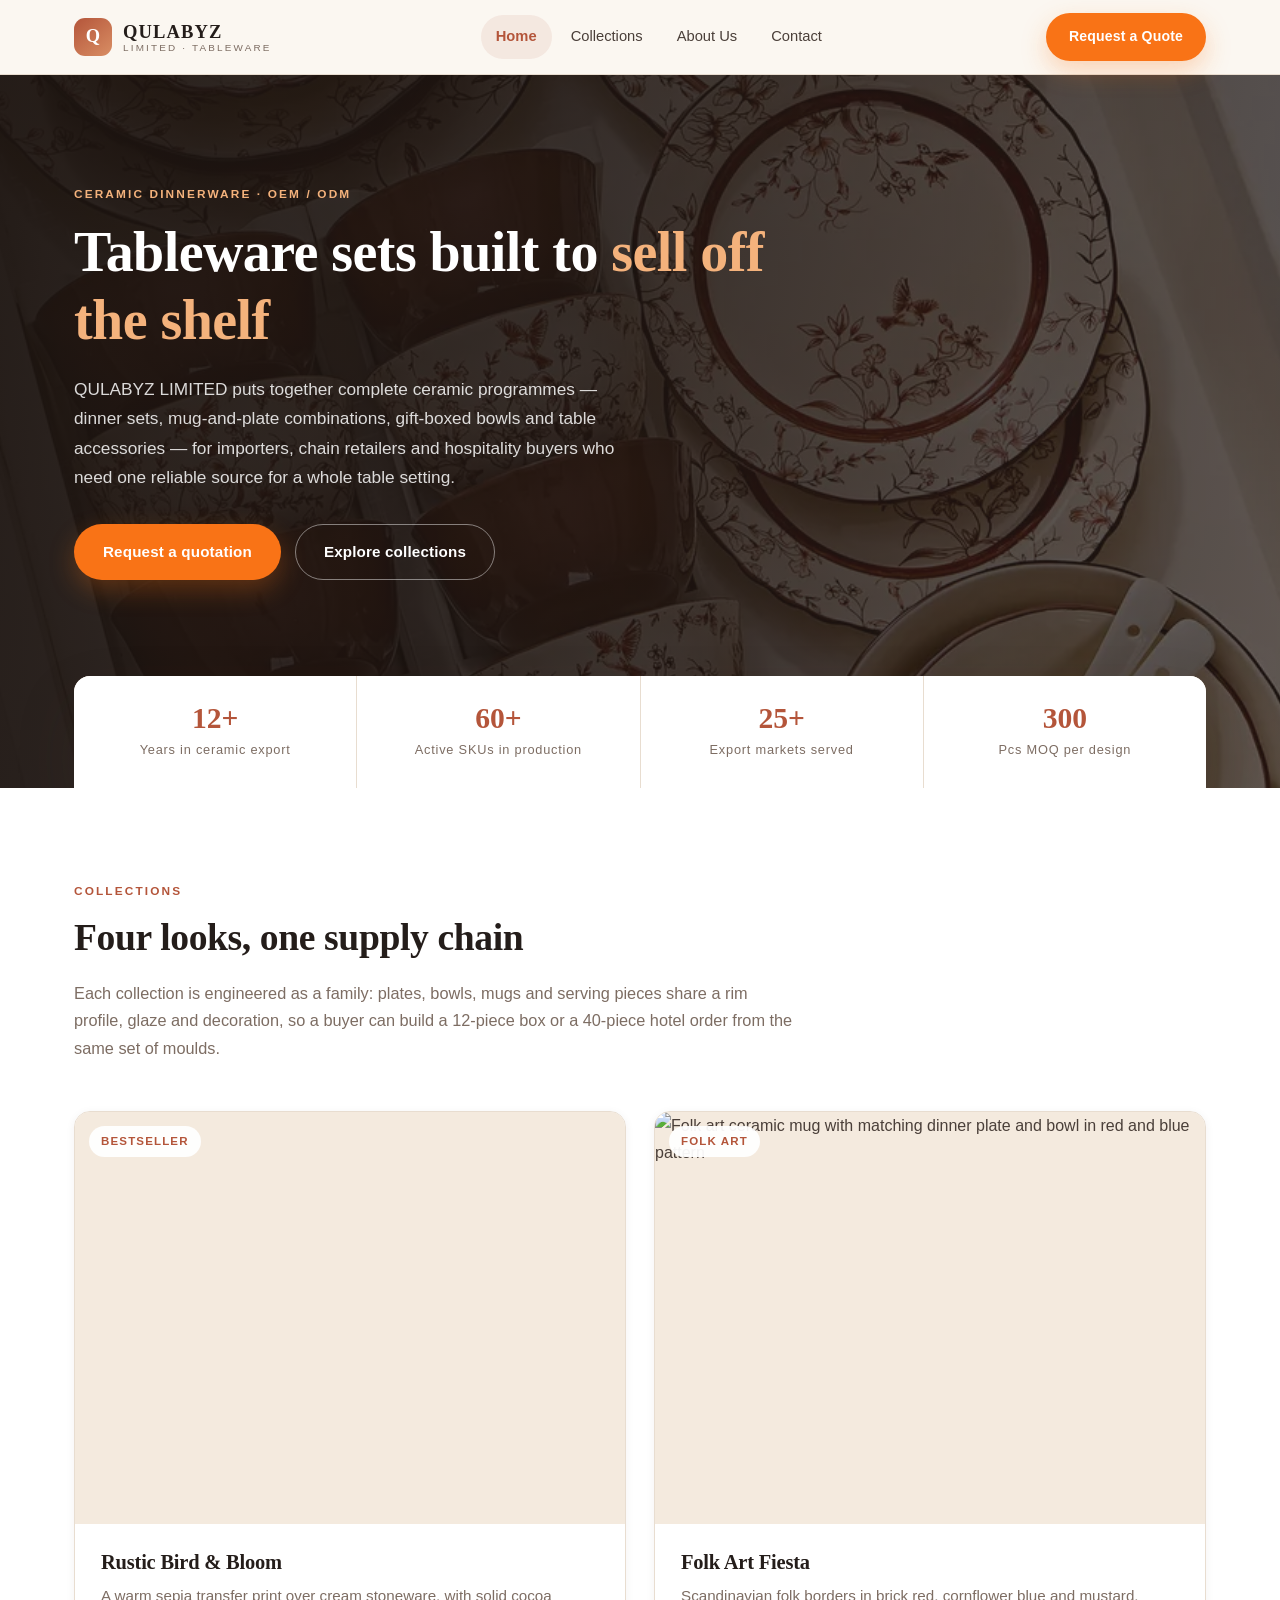
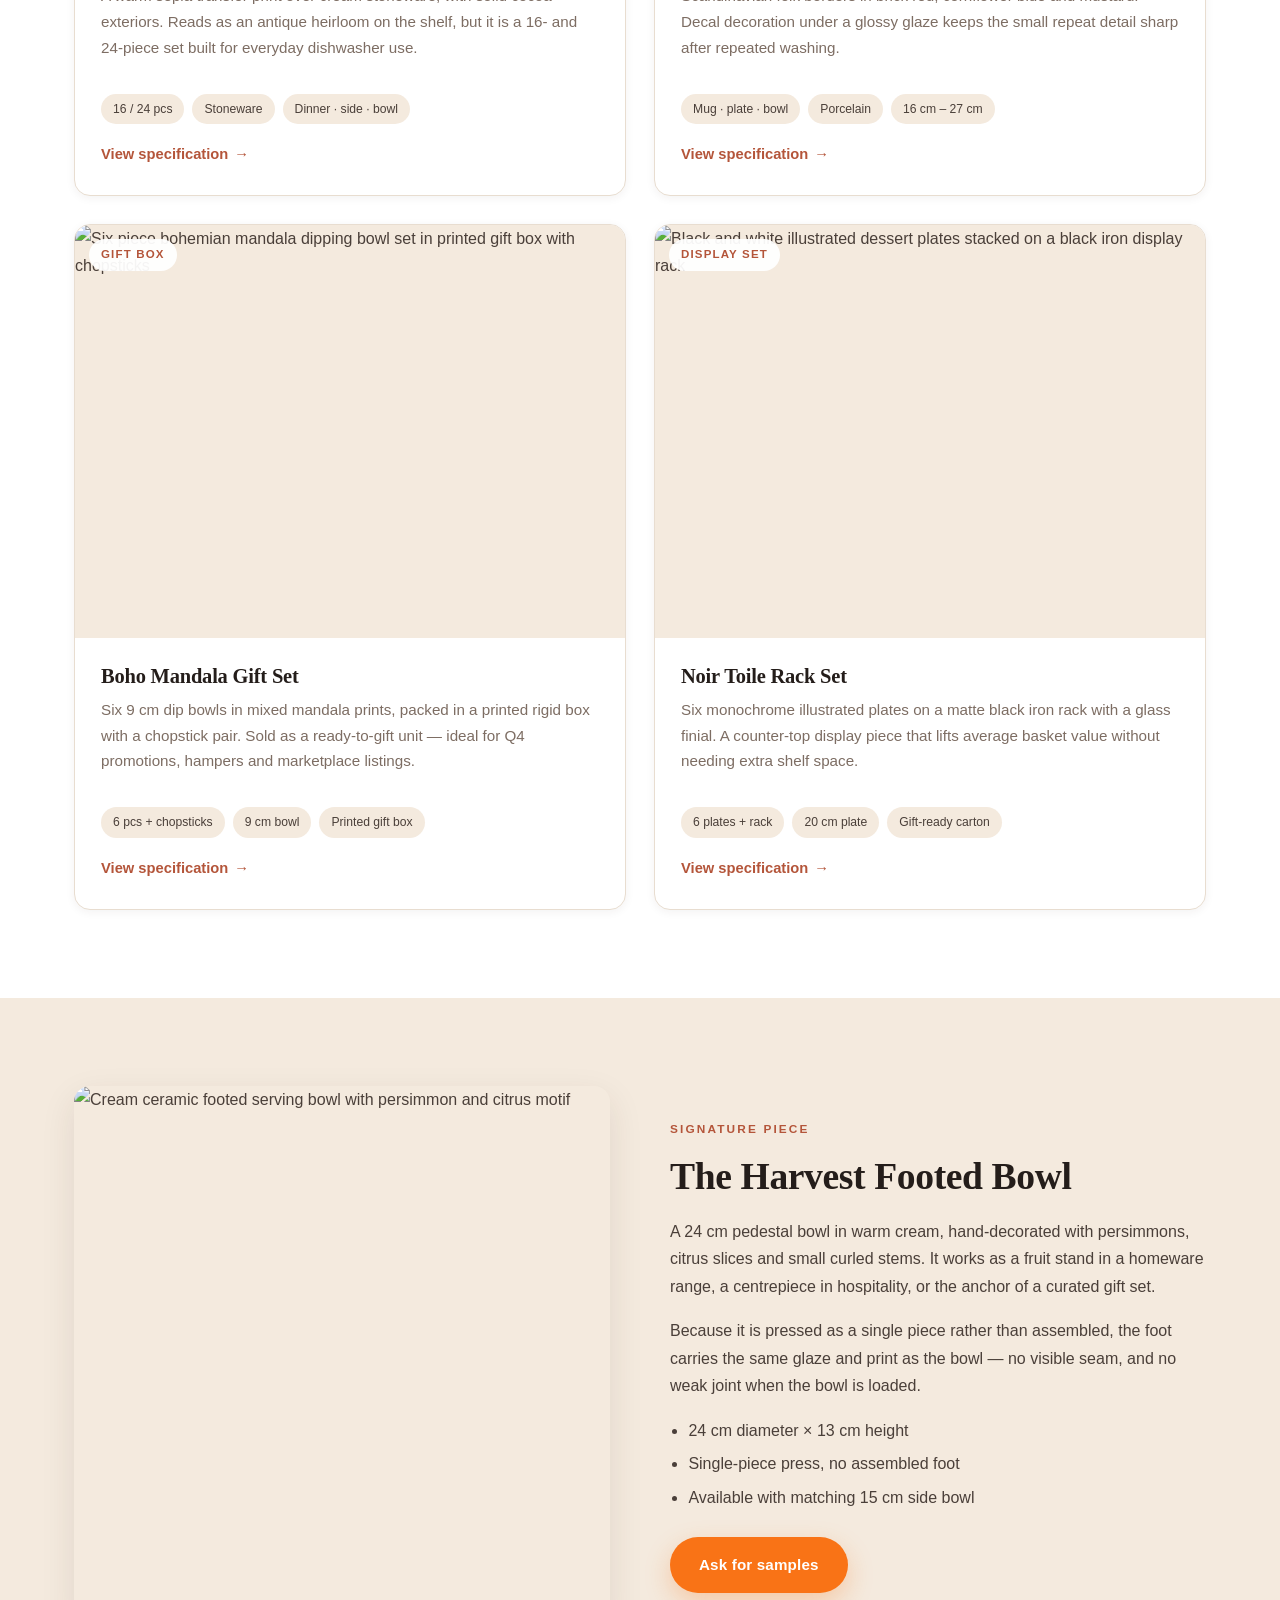
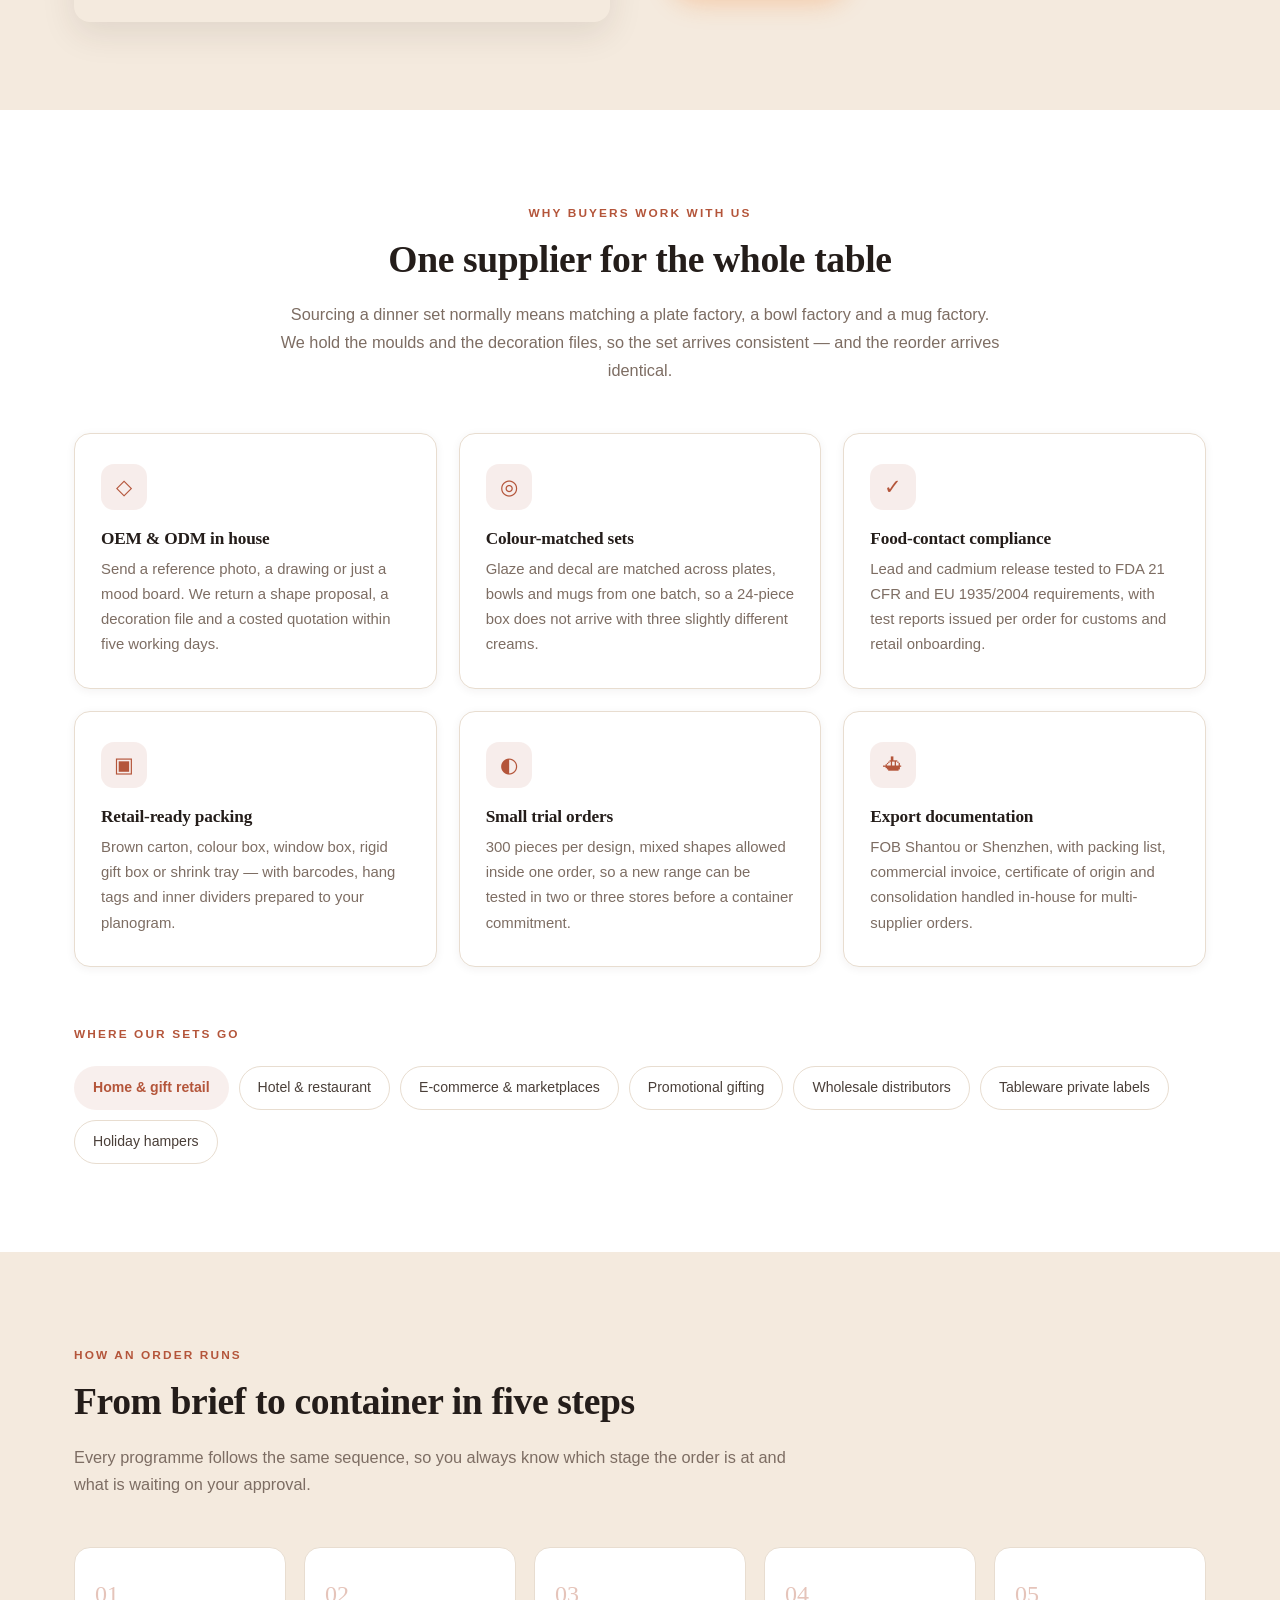
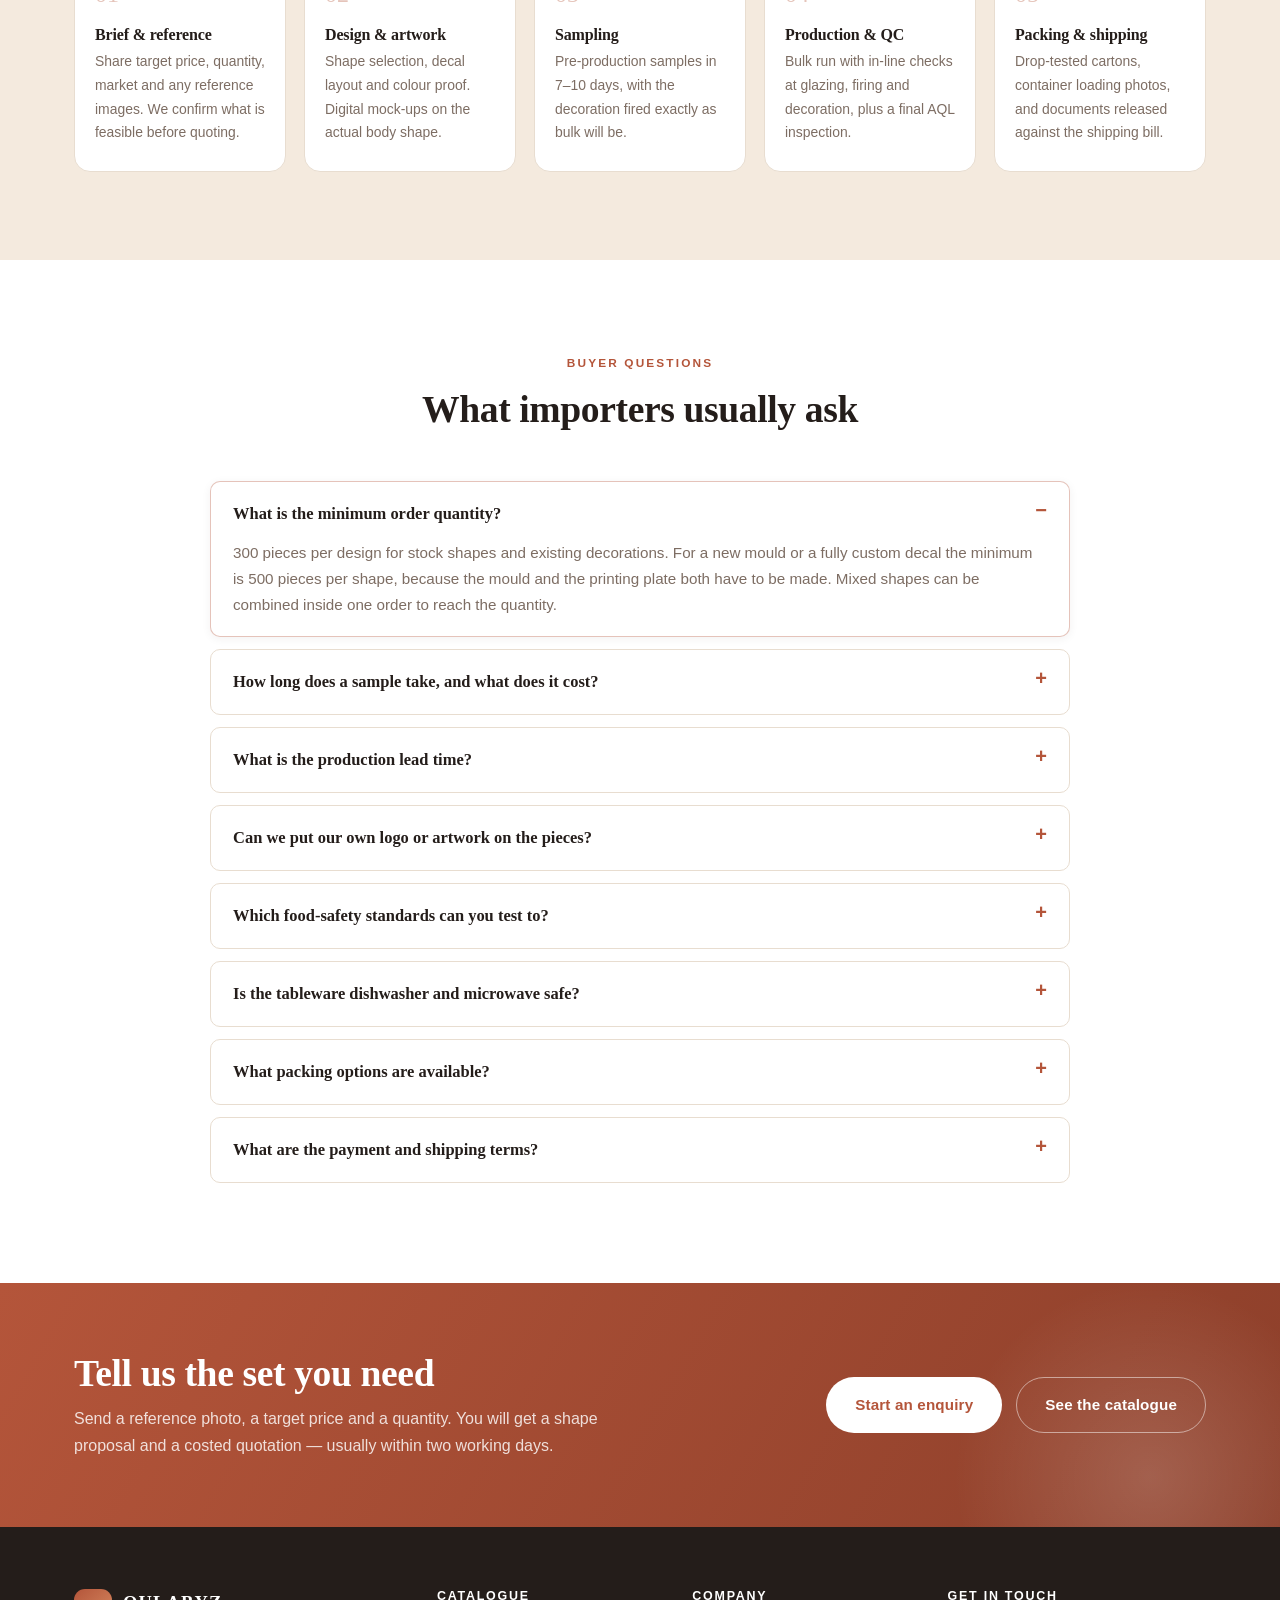
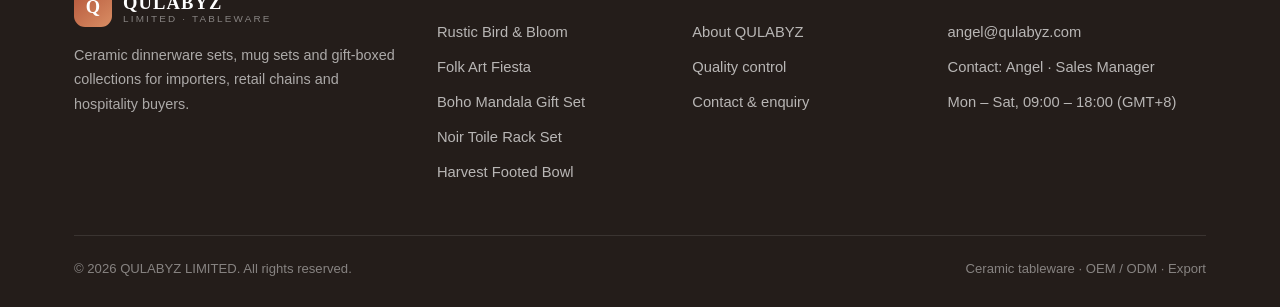
==== commit 71cfcac2: "Update index.html" ====
--- a/index.html
+++ b/index.html
@@ -71,7 +71,7 @@
     <div class="family-grid">
       <article class="family-card reveal">
         <div class="family-media">
-          <picture><source srcset="images/bird-bloom-set.webp" type="image/webp"><img src="images/bird-bloom-set.jpg" alt="Brown transfer-print dinnerware set with floral and bird motif, plates and bowls" loading="lazy" width="900" height="900"></picture>
+          <picture><source type="image/webp" srcset="images/bird-bloom-set-sm.webp 640w, images/bird-bloom-set.webp 900w" sizes="(max-width: 860px) calc(100vw - 48px), 562px"><img src="images/bird-bloom-set.jpg" alt="Brown transfer-print dinnerware set with floral and bird motif, plates and bowls" loading="lazy" width="900" height="900"></picture>
           <span class="family-tag">Bestseller</span>
         </div>
         <div class="family-body">
@@ -88,7 +88,7 @@
 
       <article class="family-card reveal">
         <div class="family-media">
-          <picture><source srcset="images/folk-mug-set.webp" type="image/webp"><img src="images/folk-mug-set.jpg" alt="Folk art ceramic mug with matching dinner plate and bowl in red and blue pattern" loading="lazy" width="900" height="900"></picture>
+          <picture><source type="image/webp" srcset="images/folk-mug-set-sm.webp 640w, images/folk-mug-set.webp 900w" sizes="(max-width: 860px) calc(100vw - 48px), 562px"><img src="images/folk-mug-set.jpg" alt="Folk art ceramic mug with matching dinner plate and bowl in red and blue pattern" loading="lazy" width="900" height="900"></picture>
           <span class="family-tag">Folk Art</span>
         </div>
         <div class="family-body">
@@ -105,7 +105,7 @@
 
       <article class="family-card reveal">
         <div class="family-media">
-          <picture><source srcset="images/mandala-giftbox.webp" type="image/webp"><img src="images/mandala-giftbox.jpg" alt="Six piece bohemian mandala dipping bowl set in printed gift box with chopsticks" loading="lazy" width="900" height="900"></picture>
+          <picture><source type="image/webp" srcset="images/mandala-giftbox-sm.webp 640w, images/mandala-giftbox.webp 900w" sizes="(max-width: 860px) calc(100vw - 48px), 562px"><img src="images/mandala-giftbox.jpg" alt="Six piece bohemian mandala dipping bowl set in printed gift box with chopsticks" loading="lazy" width="900" height="900"></picture>
           <span class="family-tag">Gift Box</span>
         </div>
         <div class="family-body">
@@ -122,7 +122,7 @@
 
       <article class="family-card reveal">
         <div class="family-media">
-          <picture><source srcset="images/noir-rack-set.webp" type="image/webp"><img src="images/noir-rack-set.jpg" alt="Black and white illustrated dessert plates stacked on a black iron display rack" loading="lazy" width="900" height="900"></picture>
+          <picture><source type="image/webp" srcset="images/noir-rack-set-sm.webp 640w, images/noir-rack-set.webp 900w" sizes="(max-width: 860px) calc(100vw - 48px), 562px"><img src="images/noir-rack-set.jpg" alt="Black and white illustrated dessert plates stacked on a black iron display rack" loading="lazy" width="900" height="900"></picture>
           <span class="family-tag">Display Set</span>
         </div>
         <div class="family-body">
@@ -144,7 +144,7 @@
   <div class="container">
     <div class="split">
       <div class="split-media reveal">
-        <picture><source srcset="images/footed-bowl.webp" type="image/webp"><img src="images/footed-bowl.jpg" alt="Cream ceramic footed serving bowl with persimmon and citrus motif" loading="lazy" width="900" height="900"></picture>
+        <picture><source type="image/webp" srcset="images/footed-bowl-sm.webp 640w, images/footed-bowl.webp 900w" sizes="(max-width: 860px) calc(100vw - 48px), 562px"><img src="images/footed-bowl.jpg" alt="Cream ceramic footed serving bowl with persimmon and citrus motif" loading="lazy" width="900" height="900"></picture>
       </div>
       <div class="reveal">
         <span class="eyebrow">Signature Piece</span>
--- a/css/style.css
+++ b/css/style.css
@@ -40,6 +40,7 @@
 }
 
 img { max-width: 100%; display: block; }
+picture { display: contents; }
 
 a { color: var(--terracotta); text-decoration: none; }
 a:hover { color: var(--orange-dark); }
@@ -211,6 +212,10 @@
 .hero-bg {
   position: absolute; inset: 0;
   background-image: url("../images/bird-bloom-set.jpg");
+  background-image: image-set(
+    url("../images/bird-bloom-set.webp") type("image/webp"),
+    url("../images/bird-bloom-set.jpg") type("image/jpeg")
+  );
   background-size: cover;
   background-position: center 42%;
   opacity: .45;
